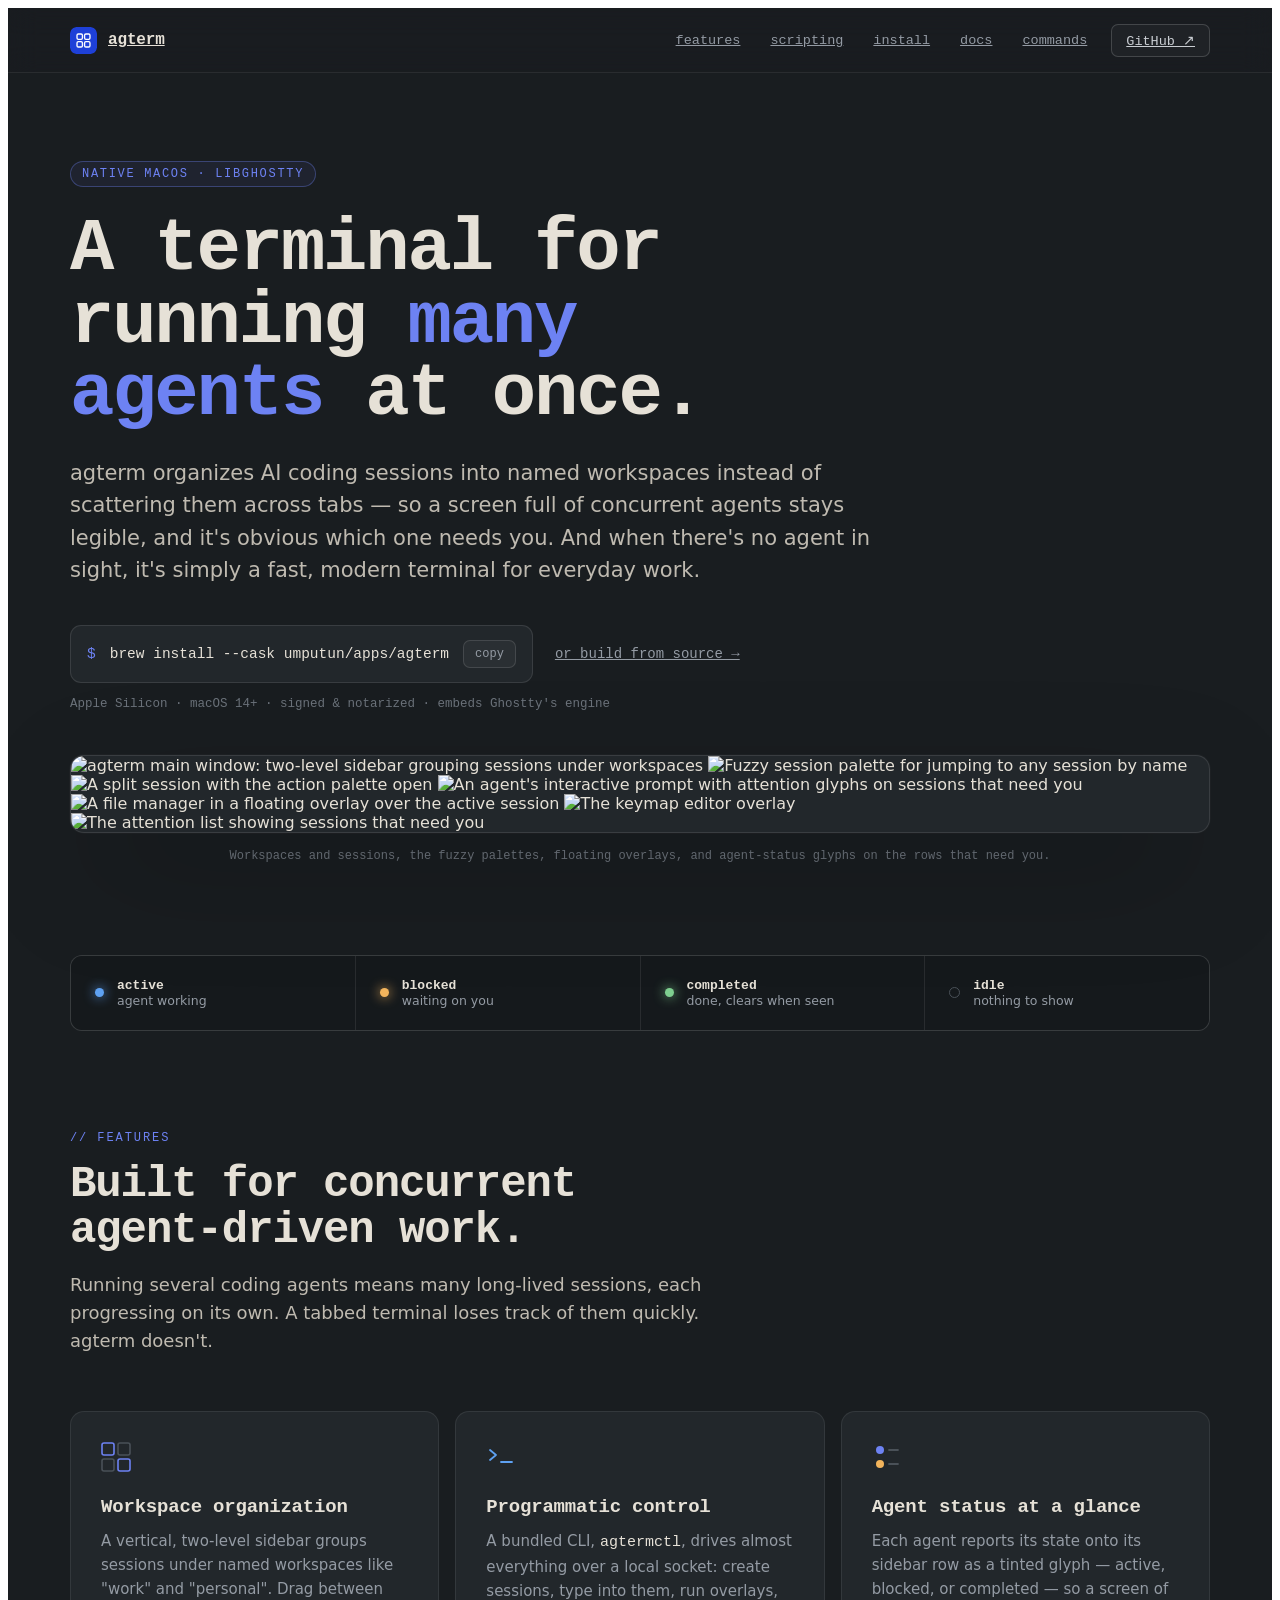
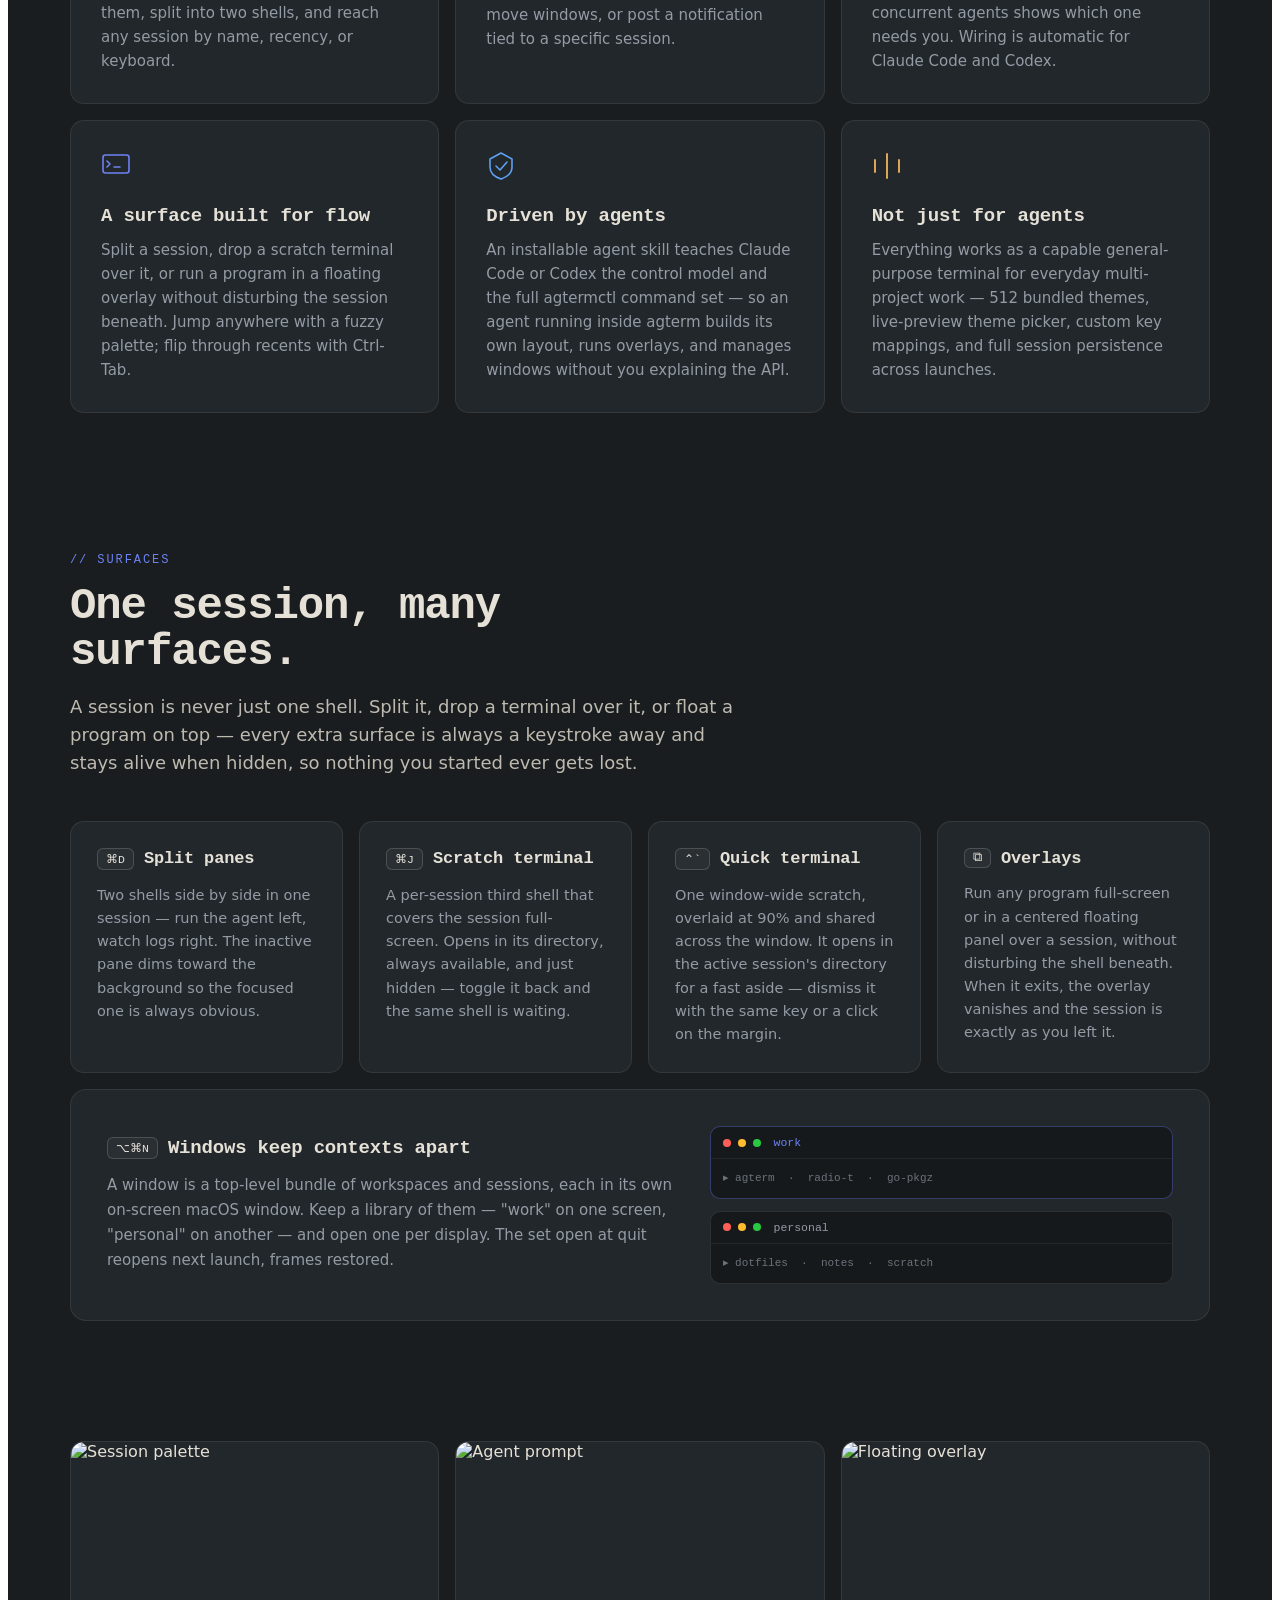
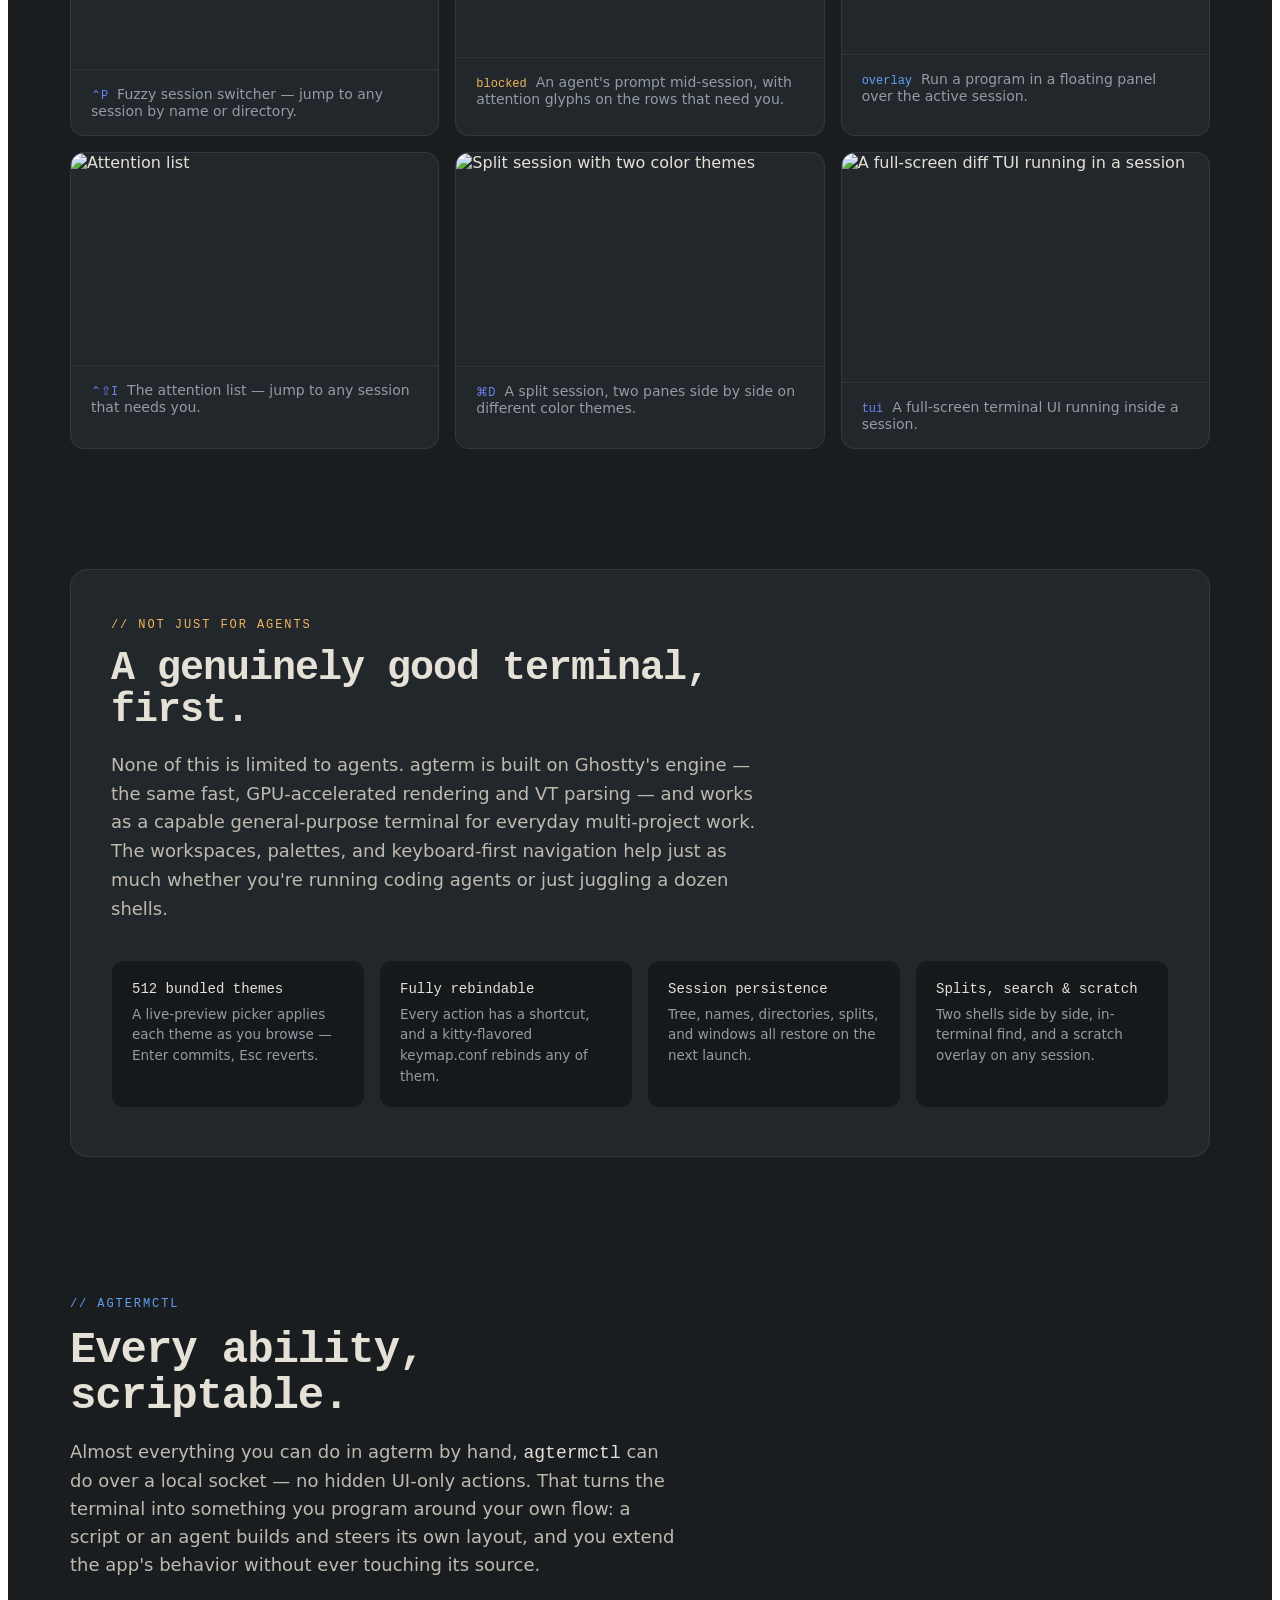
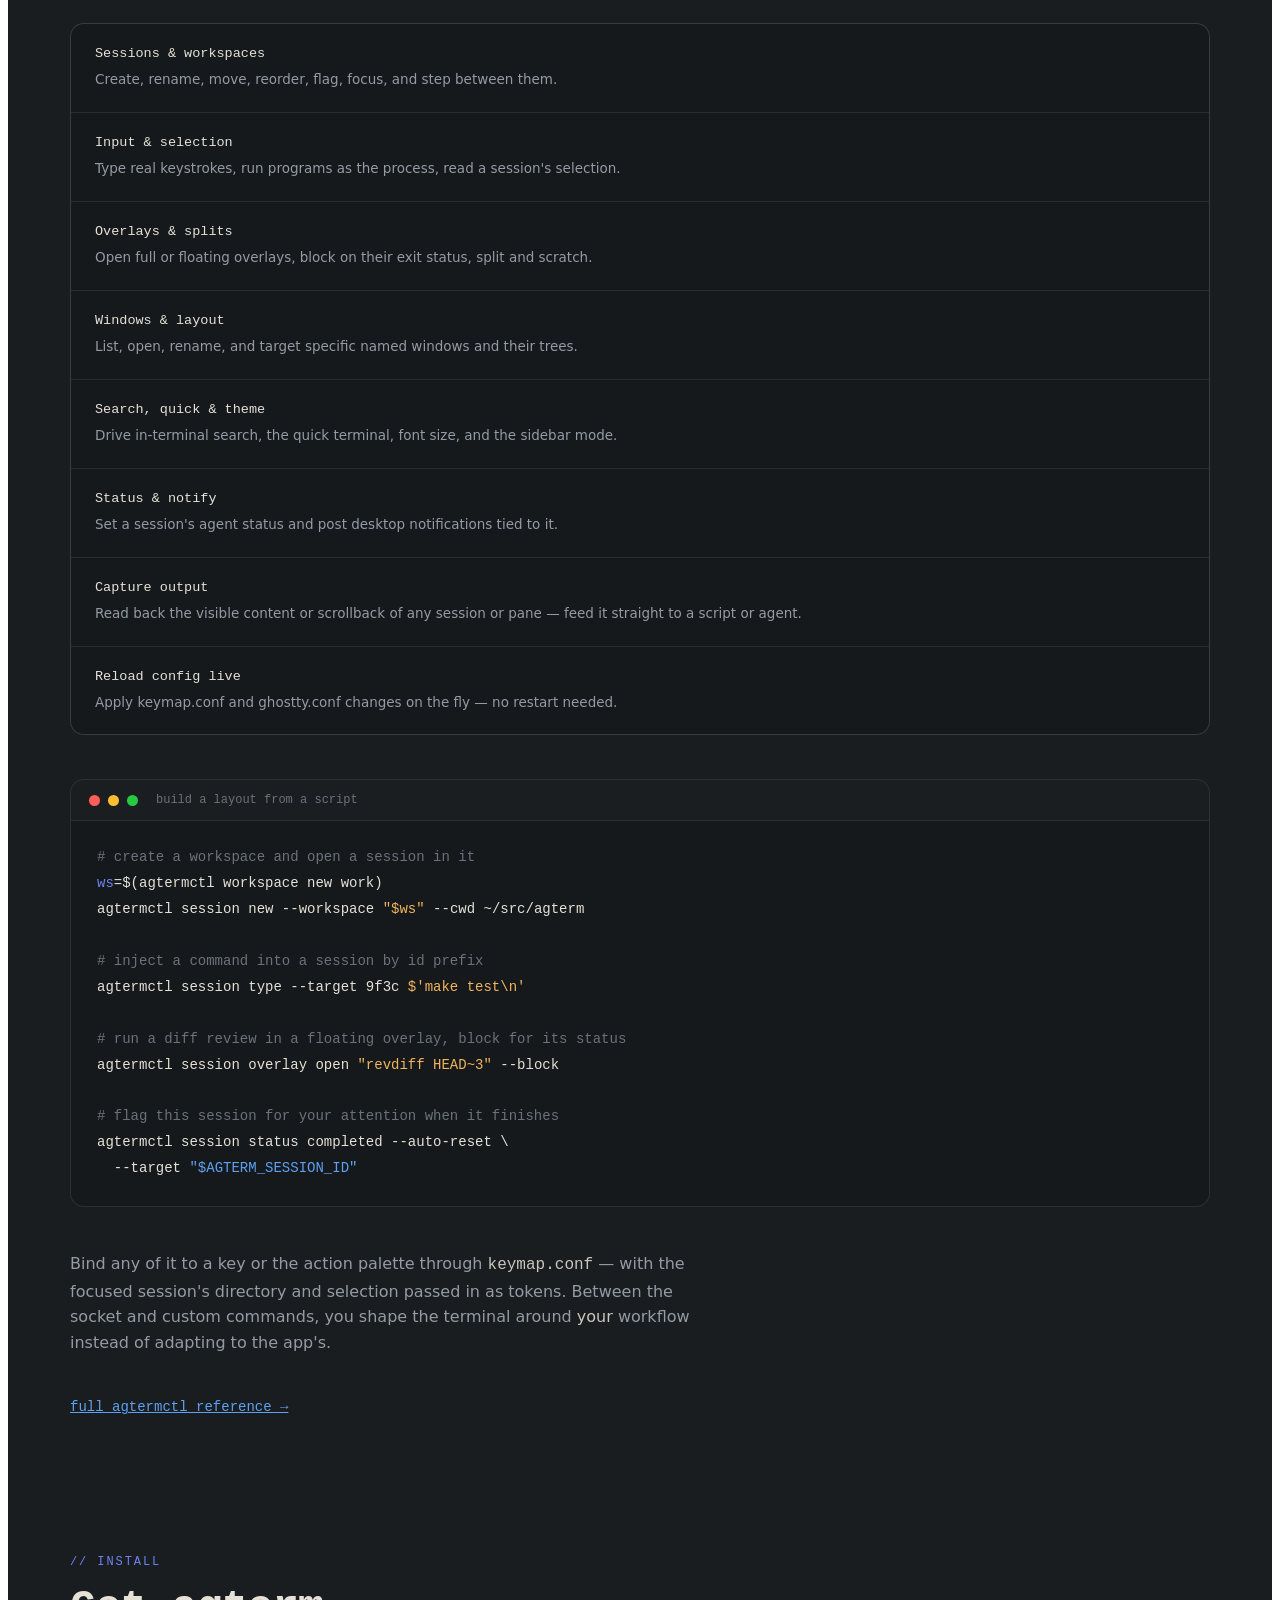
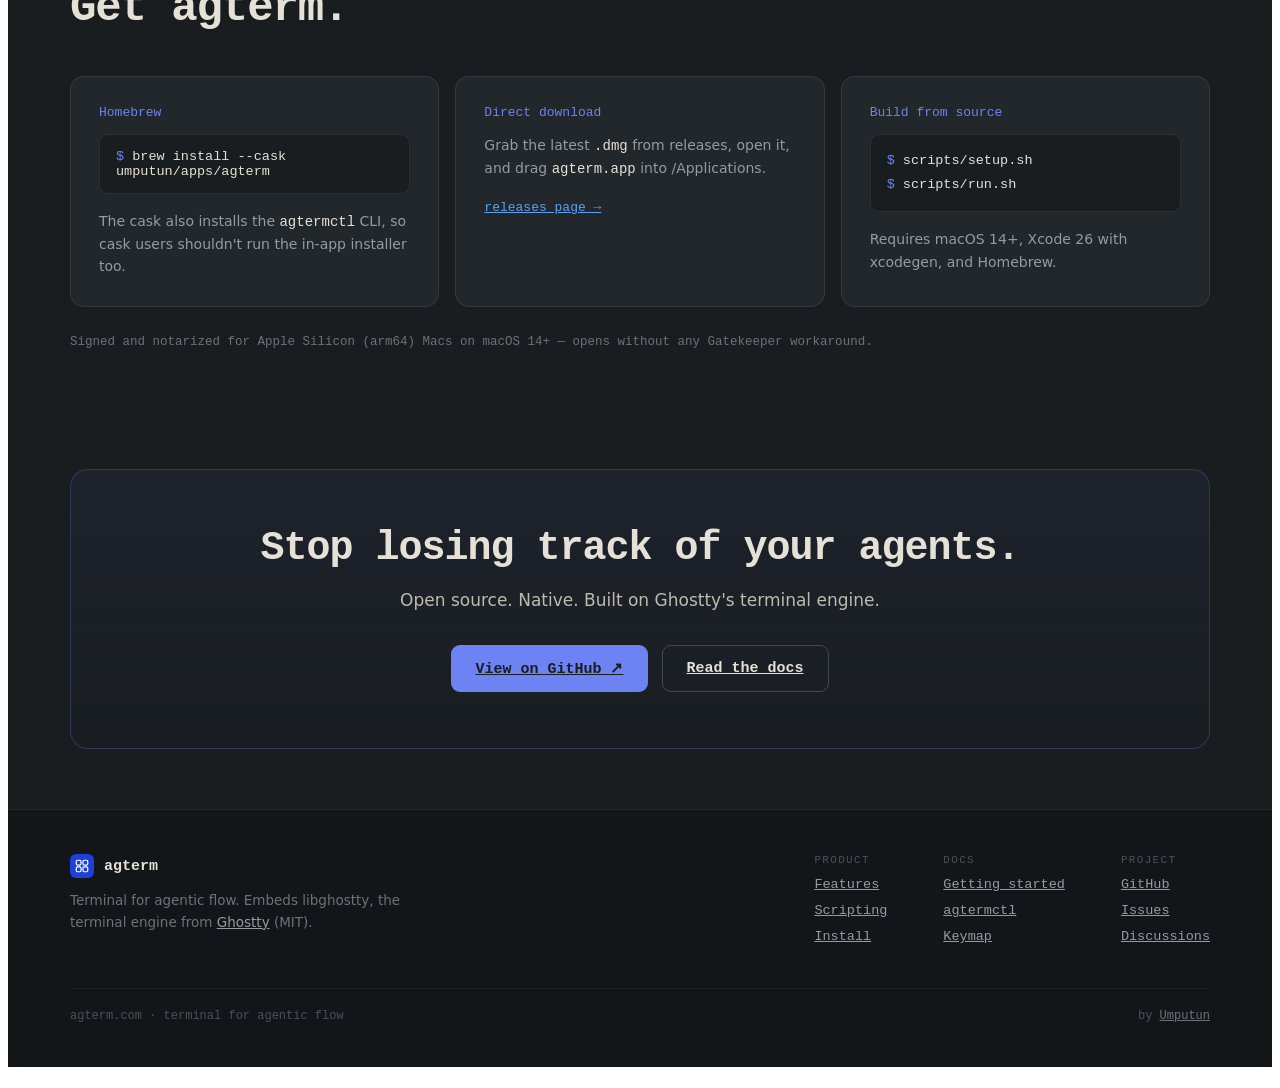
==== site/index.html @ 13cb622c "chore(upstream): merge v0.11.0" ====
<!doctype html>
<html lang="en">
  <head>
    <meta charset="utf-8" />
    <meta name="viewport" content="width=device-width, initial-scale=1" />
    <title>agterm — macOS terminal for running many AI agents at once</title>
    <meta
      name="description"
      content="Native macOS terminal built on libghostty that keeps many concurrent AI coding agents organized in named workspaces, with at-a-glance status and a scriptable CLI."
    />
    <meta
      name="keywords"
      content="agterm, macOS terminal, terminal for AI agents, Claude Code terminal, Codex terminal, libghostty, ghostty, agtermctl, concurrent AI agents, agentic terminal"
    />
    <meta name="author" content="umputun" />
    <link rel="canonical" href="https://agterm.com/" />
    <meta property="og:type" content="website" />
    <meta property="og:title" content="agterm — macOS terminal for running many AI agents at once" />
    <meta
      property="og:description"
      content="Native macOS terminal built on libghostty that keeps many concurrent AI coding agents organized in named workspaces, with at-a-glance status and a scriptable CLI."
    />
    <meta property="og:url" content="https://agterm.com/" />
    <meta property="og:image" content="https://agterm.com/assets/agterm-og.png" />
    <meta property="og:image:width" content="1200" />
    <meta property="og:image:height" content="630" />
    <meta property="og:site_name" content="agterm" />
    <meta name="twitter:card" content="summary_large_image" />
    <meta name="twitter:site" content="@umputun" />
    <meta name="twitter:title" content="agterm — macOS terminal for running many AI agents at once" />
    <meta
      name="twitter:description"
      content="Native macOS terminal built on libghostty that keeps concurrent AI coding agents organized, with at-a-glance status and a scriptable CLI."
    />
    <meta name="twitter:image" content="https://agterm.com/assets/agterm-og.png" />
    <link rel="icon" type="image/x-icon" href="/assets/favicon.ico" />
    <link rel="icon" type="image/png" sizes="32x32" href="/assets/favicon-32.png" />
    <link rel="icon" type="image/png" sizes="16x16" href="/assets/favicon-16.png" />
    <link rel="apple-touch-icon" sizes="180x180" href="/assets/favicon-180.png" />
    <meta name="theme-color" content="#191d20" />
    <link rel="preload" href="/assets/fonts/jetbrains-mono-latin.woff2" as="font" type="font/woff2" crossorigin />
    <link rel="preload" href="/assets/fonts/ibm-plex-sans-latin.woff2" as="font" type="font/woff2" crossorigin />
    <link rel="stylesheet" href="/style.css" />
    <script type="application/ld+json">
      {
        "@context": "https://schema.org",
        "@type": "SoftwareApplication",
        "name": "agterm",
        "description": "Native macOS terminal built on libghostty for running many AI coding agents at once, organizing sessions into named workspaces with at-a-glance agent status and a scriptable control CLI.",
        "url": "https://agterm.com",
        "applicationCategory": "DeveloperApplication",
        "operatingSystem": "macOS 14+",
        "offers": { "@type": "Offer", "price": "0", "priceCurrency": "USD" },
        "author": { "@type": "Person", "name": "Umputun", "url": "https://github.com/umputun" },
        "codeRepository": "https://github.com/umputun/agterm",
        "downloadUrl": "https://github.com/umputun/agterm/releases",
        "softwareVersion": "0.11.0"
      }
    </script>
    <script type="application/ld+json">
      {
        "@context": "https://schema.org",
        "@type": "FAQPage",
        "mainEntity": [
          {
            "@type": "Question",
            "name": "What is agterm?",
            "acceptedAnswer": {
              "@type": "Answer",
              "text": "agterm is a native macOS terminal, built on libghostty, for running many AI coding agents at once. It organizes sessions into named workspaces and shows each agent's status on its sidebar row, so a screen of concurrent agents stays legible."
            }
          },
          {
            "@type": "Question",
            "name": "Does agterm work with Claude Code and Codex?",
            "acceptedAnswer": {
              "@type": "Answer",
              "text": "Yes. agterm auto-wires agent status for Claude Code and Codex, and ships an installable agent skill that teaches them its control model and the full agtermctl command set."
            }
          },
          {
            "@type": "Question",
            "name": "Is agterm free?",
            "acceptedAnswer": {
              "@type": "Answer",
              "text": "Yes. agterm is free and installs on Apple Silicon macOS 14 or later with: brew install --cask umputun/apps/agterm."
            }
          },
          {
            "@type": "Question",
            "name": "What is agtermctl?",
            "acceptedAnswer": {
              "@type": "Answer",
              "text": "agtermctl is a bundled CLI that drives agterm over a local socket: create and type into sessions, run overlays, move windows, and post notifications tied to a specific session."
            }
          },
          {
            "@type": "Question",
            "name": "Is agterm built on Ghostty?",
            "acceptedAnswer": {
              "@type": "Answer",
              "text": "agterm embeds Ghostty's rendering engine through libghostty. It is a separate app with its own workspace and session model, not a fork of the Ghostty app."
            }
          },
          {
            "@type": "Question",
            "name": "Does agterm require macOS?",
            "acceptedAnswer": {
              "@type": "Answer",
              "text": "Yes. agterm is a native macOS app for Apple Silicon, macOS 14 or later, signed and notarized."
            }
          }
        ]
      }
    </script>
  </head>
  <body>
    <div
      id="agterm-root"
      style="
        background: #191d20;
        color: #e6e1d7;
        font-family: &quot;IBM Plex Sans&quot;, system-ui, sans-serif;
        -webkit-font-smoothing: antialiased;
        min-height: 100vh;
        overflow-x: hidden;
      "
    >
      <!-- ===== NAV ===== -->
      <div
        style="
          position: sticky;
          top: 0;
          z-index: 50;
          background: rgba(25, 29, 32, 0.72);
          backdrop-filter: blur(14px);
          border-bottom: 1px solid rgba(255, 255, 255, 0.07);
        "
      >
        <div
          style="
            max-width: 1140px;
            margin: 0 auto;
            padding: 0 28px;
            height: 64px;
            display: flex;
            align-items: center;
            justify-content: space-between;
          "
        >
          <a href="#top" style="display: flex; align-items: center; gap: 11px; color: #e6e1d7">
            <svg width="27" height="27" viewBox="0 0 100 100" fill="none" style="display: block; border-radius: 22%">
              <rect width="100" height="100" rx="24" fill="#1e40d8"></rect>
              <rect x="26" y="26" width="20" height="20" rx="5" stroke="#fff" stroke-width="5"></rect>
              <rect x="54" y="26" width="20" height="20" rx="5" stroke="#fff" stroke-width="5"></rect>
              <rect x="26" y="54" width="20" height="20" rx="5" stroke="#fff" stroke-width="5"></rect>
              <rect x="54" y="54" width="20" height="20" rx="5" stroke="#fff" stroke-width="5"></rect>
            </svg>
            <span
              style="
                font-family: &quot;JetBrains Mono&quot;, monospace;
                font-weight: 700;
                font-size: 16px;
                letter-spacing: -0.01em;
              "
              >agterm</span
            >
          </a>
          <div
            style="
              display: flex;
              align-items: center;
              gap: 6px;
              font-family: &quot;JetBrains Mono&quot;, monospace;
              font-size: 13.5px;
            "
          >
            <a href="#features" style="color: #949ba4; padding: 8px 12px; border-radius: 7px" class="hv1">features</a>
            <a href="#scripting" style="color: #949ba4; padding: 8px 12px; border-radius: 7px" class="hv1">scripting</a>
            <a href="#install" style="color: #949ba4; padding: 8px 12px; border-radius: 7px" class="hv1">install</a>
            <a href="/docs" style="color: #949ba4; padding: 8px 12px; border-radius: 7px" class="hv1">docs</a>
            <a href="/commands" style="color: #949ba4; padding: 8px 12px; border-radius: 7px" class="hv1">commands</a>
            <a
              href="https://github.com/umputun/agterm"
              style="
                margin-left: 6px;
                color: #c9cdd2;
                border: 1px solid rgba(255, 255, 255, 0.16);
                background: rgba(255, 255, 255, 0.03);
                padding: 7px 14px;
                border-radius: 7px;
                font-weight: 500;
              "
              class="hv2"
              >GitHub ↗</a
            >
          </div>
        </div>
      </div>

      <!-- ===== HERO ===== -->
      <div id="top" style="position: relative; max-width: 1140px; margin: 0 auto; padding: 88px 28px 40px">
        <div style="display: flex; align-items: center; gap: 10px; margin-bottom: 26px">
          <span
            style="
              font-family: &quot;JetBrains Mono&quot;, monospace;
              font-size: 12px;
              letter-spacing: 0.14em;
              text-transform: uppercase;
              color: var(--accent, #6d82f3);
              border: 1px solid rgba(109, 130, 243, 0.35);
              background: rgba(109, 130, 243, 0.07);
              padding: 5px 11px;
              border-radius: 100px;
            "
            >native macOS · libghostty</span
          >
        </div>
        <h1
          style="
            font-family: &quot;JetBrains Mono&quot;, monospace;
            font-weight: 800;
            font-size: clamp(38px, 6.2vw, 74px);
            line-height: 0.98;
            letter-spacing: -0.03em;
            margin: 0 0 26px;
            max-width: 16ch;
          "
        >
          A terminal for running <span style="color: var(--accent, #6d82f3)">many agents</span> at once.
        </h1>
        <p style="font-size: clamp(17px, 2vw, 21px); line-height: 1.55; color: #bfbab0; max-width: 60ch; margin: 0 0 38px">
          agterm organizes AI coding sessions into named workspaces instead of scattering them across tabs — so a screen full of
          concurrent agents stays legible, and it's obvious which one needs you. And when there's no agent in sight, it's simply a
          fast, modern terminal for everyday work.
        </p>

        <!-- install command -->
        <div style="display: flex; flex-wrap: wrap; align-items: center; gap: 14px; margin-bottom: 14px">
          <div
            style="
              display: inline-flex;
              align-items: center;
              gap: 14px;
              background: #22272b;
              border: 1px solid rgba(255, 255, 255, 0.1);
              border-radius: 11px;
              padding: 14px 16px;
              font-family: &quot;JetBrains Mono&quot;, monospace;
              font-size: 14.5px;
            "
          >
            <span style="color: var(--accent, #6d82f3)">$</span>
            <span style="color: #e6e1d7">brew install --cask umputun/apps/agterm</span>
            <button
              onclick="cp(this)"
              style="
                border: 1px solid rgba(255, 255, 255, 0.12);
                background: rgba(255, 255, 255, 0.04);
                color: #949ba4;
                font-family: &quot;JetBrains Mono&quot;, monospace;
                font-size: 12px;
                padding: 6px 11px;
                border-radius: 7px;
                cursor: pointer;
                white-space: nowrap;
              "
              class="hv3"
            >
              copy
            </button>
          </div>
          <a
            href="#install"
            style="font-family: &quot;JetBrains Mono&quot;, monospace; font-size: 14px; color: #949ba4; padding: 14px 8px"
            class="hv4"
            >or build from source →</a
          >
        </div>
        <p style="font-family: &quot;JetBrains Mono&quot;, monospace; font-size: 12.5px; color: #6b727a; margin: 0 0 44px">
          Apple Silicon · macOS 14+ · signed &amp; notarized · embeds Ghostty's engine
        </p>

        <!-- product shot -->
        <div
          style="
            position: relative;
            border: 1px solid rgba(255, 255, 255, 0.1);
            border-radius: 14px;
            overflow: hidden;
            background: #22272b;
            box-shadow:
              0 40px 120px -30px rgba(0, 0, 0, 0.8),
              0 0 0 1px rgba(255, 255, 255, 0.02);
          "
        >
          <div class="hero-gallery">
            <img
              src="/assets/screenshot-main.webp"
              alt="agterm main window: two-level sidebar grouping sessions under workspaces"
              width="1187"
              height="696"
              fetchpriority="high"
            />
            <img
              src="/assets/screenshot-session-palette.webp"
              alt="Fuzzy session palette for jumping to any session by name"
              width="1187"
              height="696"
              loading="lazy"
            />
            <img
              src="/assets/screenshot-action-palette.webp"
              alt="A split session with the action palette open"
              width="1187"
              height="696"
              loading="lazy"
            />
            <img
              src="/assets/screenshot-agent-prompt.webp"
              alt="An agent's interactive prompt with attention glyphs on sessions that need you"
              width="1187"
              height="696"
              loading="lazy"
            />
            <img
              src="/assets/screenshot-floating-overlay.webp"
              alt="A file manager in a floating overlay over the active session"
              width="1187"
              height="696"
              loading="lazy"
            />
            <img
              src="/assets/screenshot-keymap-editor.webp"
              alt="The keymap editor overlay"
              width="1187"
              height="696"
              loading="lazy"
            />
            <img
              src="/assets/screenshot-attention.webp"
              alt="The attention list showing sessions that need you"
              width="1187"
              height="696"
              loading="lazy"
            />
          </div>
        </div>
        <p
          style="
            text-align: center;
            font-family: &quot;JetBrains Mono&quot;, monospace;
            font-size: 12px;
            color: #6b727a;
            margin: 16px 0 0;
          "
        >
          Workspaces and sessions, the fuzzy palettes, floating overlays, and agent-status glyphs on the rows that need you.
        </p>
      </div>

      <!-- ===== STATUS STRIP ===== -->

      <div style="max-width: 1140px; margin: 52px auto 0; padding: 0 28px">
        <div
          style="
            display: grid;
            grid-template-columns: repeat(auto-fit, minmax(210px, 1fr));
            gap: 1px;
            background: rgba(255, 255, 255, 0.07);
            border: 1px solid rgba(255, 255, 255, 0.07);
            border-radius: 12px;
            overflow: hidden;
          "
        >
          <div style="background: #15191c; padding: 22px 24px; display: flex; align-items: center; gap: 13px">
            <span
              style="
                width: 9px;
                height: 9px;
                border-radius: 100px;
                background: #5ea1f2;
                box-shadow: 0 0 12px #5ea1f2;
                animation: pulse 2s ease-in-out infinite;
              "
            ></span>
            <div>
              <div style="font-family: &quot;JetBrains Mono&quot;, monospace; font-size: 13px; font-weight: 600">active</div>
              <div style="font-size: 12.5px; color: #949ba4">agent working</div>
            </div>
          </div>
          <div style="background: #15191c; padding: 22px 24px; display: flex; align-items: center; gap: 13px">
            <span style="width: 9px; height: 9px; border-radius: 100px; background: #f2b45c; box-shadow: 0 0 12px #f2b45c"></span>
            <div>
              <div style="font-family: &quot;JetBrains Mono&quot;, monospace; font-size: 13px; font-weight: 600">blocked</div>
              <div style="font-size: 12.5px; color: #949ba4">waiting on you</div>
            </div>
          </div>
          <div style="background: #15191c; padding: 22px 24px; display: flex; align-items: center; gap: 13px">
            <span style="width: 9px; height: 9px; border-radius: 100px; background: #7ece8f; box-shadow: 0 0 12px #7ece8f"></span>
            <div>
              <div style="font-family: &quot;JetBrains Mono&quot;, monospace; font-size: 13px; font-weight: 600">completed</div>
              <div style="font-size: 12.5px; color: #949ba4">done, clears when seen</div>
            </div>
          </div>
          <div style="background: #15191c; padding: 22px 24px; display: flex; align-items: center; gap: 13px">
            <span style="width: 9px; height: 9px; border-radius: 100px; border: 1.5px solid #4a5158"></span>
            <div>
              <div style="font-family: &quot;JetBrains Mono&quot;, monospace; font-size: 13px; font-weight: 600">idle</div>
              <div style="font-size: 12.5px; color: #949ba4">nothing to show</div>
            </div>
          </div>
        </div>
      </div>

      <!-- ===== FEATURES ===== -->
      <div id="features" style="max-width: 1140px; margin: 0 auto; padding: 100px 28px 40px">
        <div
          style="
            font-family: &quot;JetBrains Mono&quot;, monospace;
            font-size: 12px;
            letter-spacing: 0.16em;
            text-transform: uppercase;
            color: var(--accent, #6d82f3);
            margin-bottom: 16px;
          "
        >
          // features
        </div>
        <h2
          style="
            font-family: &quot;JetBrains Mono&quot;, monospace;
            font-weight: 800;
            font-size: clamp(28px, 4vw, 44px);
            letter-spacing: -0.025em;
            line-height: 1.05;
            margin: 0 0 18px;
            max-width: 20ch;
          "
        >
          Built for concurrent agent-driven work.
        </h2>
        <p style="font-size: 18px; line-height: 1.55; color: #bfbab0; max-width: 58ch; margin: 0 0 56px">
          Running several coding agents means many long-lived sessions, each progressing on its own. A tabbed terminal loses track
          of them quickly. agterm doesn't.
        </p>

        <div style="display: grid; grid-template-columns: repeat(auto-fit, minmax(300px, 1fr)); gap: 16px">
          <div style="background: #22272b; border: 1px solid rgba(255, 255, 255, 0.08); border-radius: 14px; padding: 30px">
            <svg width="30" height="30" viewBox="0 0 30 30" fill="none" style="margin-bottom: 20px">
              <rect x="1" y="1" width="12" height="12" rx="2" stroke="#6d82f3" stroke-width="1.6"></rect>
              <rect x="17" y="1" width="12" height="12" rx="2" stroke="#4a5158" stroke-width="1.6"></rect>
              <rect x="1" y="17" width="12" height="12" rx="2" stroke="#4a5158" stroke-width="1.6"></rect>
              <rect x="17" y="17" width="12" height="12" rx="2" stroke="#6d82f3" stroke-width="1.6"></rect>
            </svg>
            <h3
              style="
                font-family: &quot;JetBrains Mono&quot;, monospace;
                font-weight: 700;
                font-size: 19px;
                margin: 0 0 11px;
                letter-spacing: -0.01em;
              "
            >
              Workspace organization
            </h3>
            <p style="font-size: 15px; line-height: 1.6; color: #949ba4; margin: 0">
              A vertical, two-level sidebar groups sessions under named workspaces like "work" and "personal". Drag between them,
              split into two shells, and reach any session by name, recency, or keyboard.
            </p>
          </div>

          <div style="background: #22272b; border: 1px solid rgba(255, 255, 255, 0.08); border-radius: 14px; padding: 30px">
            <svg width="30" height="30" viewBox="0 0 30 30" fill="none" style="margin-bottom: 20px">
              <path d="M4 8l6 5-6 5" stroke="#5ea1f2" stroke-width="1.8" stroke-linecap="round" stroke-linejoin="round"></path>
              <path d="M15 20h11" stroke="#5ea1f2" stroke-width="1.8" stroke-linecap="round"></path>
            </svg>
            <h3
              style="
                font-family: &quot;JetBrains Mono&quot;, monospace;
                font-weight: 700;
                font-size: 19px;
                margin: 0 0 11px;
                letter-spacing: -0.01em;
              "
            >
              Programmatic control
            </h3>
            <p style="font-size: 15px; line-height: 1.6; color: #949ba4; margin: 0">
              A bundled CLI, <span style="font-family: &quot;JetBrains Mono&quot;, monospace; color: #e6e1d7">agtermctl</span>,
              drives almost everything over a local socket: create sessions, type into them, run overlays, move windows, or post a
              notification tied to a specific session.
            </p>
          </div>

          <div style="background: #22272b; border: 1px solid rgba(255, 255, 255, 0.08); border-radius: 14px; padding: 30px">
            <svg width="30" height="30" viewBox="0 0 30 30" fill="none" style="margin-bottom: 20px">
              <circle cx="8" cy="8" r="4" fill="#6d82f3"></circle>
              <circle cx="8" cy="22" r="4" fill="#f2b45c"></circle>
              <path d="M17 8h9M17 22h9" stroke="#4a5158" stroke-width="1.8" stroke-linecap="round"></path>
            </svg>
            <h3
              style="
                font-family: &quot;JetBrains Mono&quot;, monospace;
                font-weight: 700;
                font-size: 19px;
                margin: 0 0 11px;
                letter-spacing: -0.01em;
              "
            >
              Agent status at a glance
            </h3>
            <p style="font-size: 15px; line-height: 1.6; color: #949ba4; margin: 0">
              Each agent reports its state onto its sidebar row as a tinted glyph — active, blocked, or completed — so a screen of
              concurrent agents shows which one needs you. Wiring is automatic for Claude Code and Codex.
            </p>
          </div>

          <div style="background: #22272b; border: 1px solid rgba(255, 255, 255, 0.08); border-radius: 14px; padding: 30px">
            <svg width="30" height="30" viewBox="0 0 30 30" fill="none" style="margin-bottom: 20px">
              <rect x="2" y="4" width="26" height="18" rx="2.5" stroke="#6d82f3" stroke-width="1.6"></rect>
              <path
                d="M6 10l3 3-3 3M13 16h6"
                stroke="#6d82f3"
                stroke-width="1.6"
                stroke-linecap="round"
                stroke-linejoin="round"
              ></path>
            </svg>
            <h3
              style="
                font-family: &quot;JetBrains Mono&quot;, monospace;
                font-weight: 700;
                font-size: 19px;
                margin: 0 0 11px;
                letter-spacing: -0.01em;
              "
            >
              A surface built for flow
            </h3>
            <p style="font-size: 15px; line-height: 1.6; color: #949ba4; margin: 0">
              Split a session, drop a scratch terminal over it, or run a program in a floating overlay without disturbing the
              session beneath. Jump anywhere with a fuzzy palette; flip through recents with Ctrl-Tab.
            </p>
          </div>

          <div style="background: #22272b; border: 1px solid rgba(255, 255, 255, 0.08); border-radius: 14px; padding: 30px">
            <svg width="30" height="30" viewBox="0 0 30 30" fill="none" style="margin-bottom: 20px">
              <path
                d="M15 2l11 6v8c0 7-5 10-11 12C9 26 4 23 4 16V8l11-6z"
                stroke="#5ea1f2"
                stroke-width="1.6"
                stroke-linejoin="round"
              ></path>
              <path d="M10 15l4 4 7-8" stroke="#5ea1f2" stroke-width="1.6" stroke-linecap="round" stroke-linejoin="round"></path>
            </svg>
            <h3
              style="
                font-family: &quot;JetBrains Mono&quot;, monospace;
                font-weight: 700;
                font-size: 19px;
                margin: 0 0 11px;
                letter-spacing: -0.01em;
              "
            >
              Driven by agents
            </h3>
            <p style="font-size: 15px; line-height: 1.6; color: #949ba4; margin: 0">
              An installable agent skill teaches Claude Code or Codex the control model and the full agtermctl command set — so an
              agent running inside agterm builds its own layout, runs overlays, and manages windows without you explaining the
              API.
            </p>
          </div>

          <div style="background: #22272b; border: 1px solid rgba(255, 255, 255, 0.08); border-radius: 14px; padding: 30px">
            <svg width="30" height="30" viewBox="0 0 30 30" fill="none" style="margin-bottom: 20px">
              <path d="M15 3v24M3 9v12M27 9v12" stroke="#f2b45c" stroke-width="1.8" stroke-linecap="round"></path>
            </svg>
            <h3
              style="
                font-family: &quot;JetBrains Mono&quot;, monospace;
                font-weight: 700;
                font-size: 19px;
                margin: 0 0 11px;
                letter-spacing: -0.01em;
              "
            >
              Not just for agents
            </h3>
            <p style="font-size: 15px; line-height: 1.6; color: #949ba4; margin: 0">
              Everything works as a capable general-purpose terminal for everyday multi-project work — 512 bundled themes,
              live-preview theme picker, custom key mappings, and full session persistence across launches.
            </p>
          </div>
        </div>
      </div>

      <!-- ===== SURFACES ===== -->
      <div style="max-width: 1140px; margin: 0 auto; padding: 100px 28px 40px">
        <div
          style="
            font-family: &quot;JetBrains Mono&quot;, monospace;
            font-size: 12px;
            letter-spacing: 0.16em;
            text-transform: uppercase;
            color: var(--accent, #6d82f3);
            margin-bottom: 16px;
          "
        >
          // surfaces
        </div>
        <h2
          style="
            font-family: &quot;JetBrains Mono&quot;, monospace;
            font-weight: 800;
            font-size: clamp(28px, 4vw, 44px);
            letter-spacing: -0.025em;
            line-height: 1.05;
            margin: 0 0 18px;
            max-width: 20ch;
          "
        >
          One session, many surfaces.
        </h2>
        <p style="font-size: 18px; line-height: 1.55; color: #bfbab0; max-width: 60ch; margin: 0 0 44px">
          A session is never just one shell. Split it, drop a terminal over it, or float a program on top — every extra surface is
          always a keystroke away and stays alive when hidden, so nothing you started ever gets lost.
        </p>

        <div style="display: grid; grid-template-columns: repeat(auto-fit, minmax(250px, 1fr)); gap: 16px; margin-bottom: 16px">
          <div style="background: #22272b; border: 1px solid rgba(255, 255, 255, 0.08); border-radius: 14px; padding: 26px">
            <div style="display: flex; align-items: center; gap: 10px; margin-bottom: 14px">
              <span
                style="
                  font-family: &quot;JetBrains Mono&quot;, monospace;
                  font-size: 11.5px;
                  color: #e6e1d7;
                  border: 1px solid rgba(255, 255, 255, 0.16);
                  background: rgba(255, 255, 255, 0.04);
                  padding: 3px 8px;
                  border-radius: 6px;
                "
                >⌘D</span
              >
              <h3
                style="
                  font-family: &quot;JetBrains Mono&quot;, monospace;
                  font-weight: 700;
                  font-size: 17px;
                  margin: 0;
                  letter-spacing: -0.01em;
                "
              >
                Split panes
              </h3>
            </div>
            <p style="font-size: 14.5px; line-height: 1.6; color: #949ba4; margin: 0">
              Two shells side by side in one session — run the agent left, watch logs right. The inactive pane dims toward the
              background so the focused one is always obvious.
            </p>
          </div>

          <div style="background: #22272b; border: 1px solid rgba(255, 255, 255, 0.08); border-radius: 14px; padding: 26px">
            <div style="display: flex; align-items: center; gap: 10px; margin-bottom: 14px">
              <span
                style="
                  font-family: &quot;JetBrains Mono&quot;, monospace;
                  font-size: 11.5px;
                  color: #e6e1d7;
                  border: 1px solid rgba(255, 255, 255, 0.16);
                  background: rgba(255, 255, 255, 0.04);
                  padding: 3px 8px;
                  border-radius: 6px;
                "
                >⌘J</span
              >
              <h3
                style="
                  font-family: &quot;JetBrains Mono&quot;, monospace;
                  font-weight: 700;
                  font-size: 17px;
                  margin: 0;
                  letter-spacing: -0.01em;
                "
              >
                Scratch terminal
              </h3>
            </div>
            <p style="font-size: 14.5px; line-height: 1.6; color: #949ba4; margin: 0">
              A per-session third shell that covers the session full-screen. Opens in its directory, always available, and just
              hidden — toggle it back and the same shell is waiting.
            </p>
          </div>

          <div style="background: #22272b; border: 1px solid rgba(255, 255, 255, 0.08); border-radius: 14px; padding: 26px">
            <div style="display: flex; align-items: center; gap: 10px; margin-bottom: 14px">
              <span
                style="
                  font-family: &quot;JetBrains Mono&quot;, monospace;
                  font-size: 11.5px;
                  color: #e6e1d7;
                  border: 1px solid rgba(255, 255, 255, 0.16);
                  background: rgba(255, 255, 255, 0.04);
                  padding: 3px 8px;
                  border-radius: 6px;
                "
                >⌃`</span
              >
              <h3
                style="
                  font-family: &quot;JetBrains Mono&quot;, monospace;
                  font-weight: 700;
                  font-size: 17px;
                  margin: 0;
                  letter-spacing: -0.01em;
                "
              >
                Quick terminal
              </h3>
            </div>
            <p style="font-size: 14.5px; line-height: 1.6; color: #949ba4; margin: 0">
              One window-wide scratch, overlaid at 90% and shared across the window. It opens in the active session's directory
              for a fast aside — dismiss it with the same key or a click on the margin.
            </p>
          </div>

          <div style="background: #22272b; border: 1px solid rgba(255, 255, 255, 0.08); border-radius: 14px; padding: 26px">
            <div style="display: flex; align-items: center; gap: 10px; margin-bottom: 14px">
              <span
                style="
                  font-family: &quot;JetBrains Mono&quot;, monospace;
                  font-size: 12.5px;
                  color: #e6e1d7;
                  border: 1px solid rgba(255, 255, 255, 0.16);
                  background: rgba(255, 255, 255, 0.04);
                  padding: 3px 8px;
                  border-radius: 6px;
                  line-height: 1;
                "
                >⧉</span
              >
              <h3
                style="
                  font-family: &quot;JetBrains Mono&quot;, monospace;
                  font-weight: 700;
                  font-size: 17px;
                  margin: 0;
                  letter-spacing: -0.01em;
                "
              >
                Overlays
              </h3>
            </div>
            <p style="font-size: 14.5px; line-height: 1.6; color: #949ba4; margin: 0">
              Run any program full-screen or in a centered floating panel over a session, without disturbing the shell beneath.
              When it exits, the overlay vanishes and the session is exactly as you left it.
            </p>
          </div>
        </div>

        <!-- windows callout -->
        <div
          style="
            background: #22272b;
            border: 1px solid rgba(255, 255, 255, 0.08);
            border-radius: 16px;
            padding: 36px;
            display: grid;
            grid-template-columns: 1.1fr 0.9fr;
            gap: 36px;
            align-items: center;
          "
        >
          <div>
            <div style="display: flex; align-items: center; gap: 10px; margin-bottom: 14px">
              <span
                style="
                  font-family: &quot;JetBrains Mono&quot;, monospace;
                  font-size: 11.5px;
                  color: #e6e1d7;
                  border: 1px solid rgba(255, 255, 255, 0.16);
                  background: rgba(255, 255, 255, 0.04);
                  padding: 3px 8px;
                  border-radius: 6px;
                "
                >⌥⌘N</span
              >
              <h3
                style="
                  font-family: &quot;JetBrains Mono&quot;, monospace;
                  font-weight: 700;
                  font-size: 19px;
                  margin: 0;
                  letter-spacing: -0.01em;
                "
              >
                Windows keep contexts apart
              </h3>
            </div>
            <p style="font-size: 15px; line-height: 1.65; color: #949ba4; margin: 0">
              A window is a top-level bundle of workspaces and sessions, each in its own on-screen macOS window. Keep a library of
              them — "work" on one screen, "personal" on another — and open one per display. The set open at quit reopens next
              launch, frames restored.
            </p>
          </div>
          <div style="display: flex; flex-direction: column; gap: 12px">
            <div style="border: 1px solid rgba(109, 130, 243, 0.35); background: #15191c; border-radius: 10px; overflow: hidden">
              <div
                style="
                  display: flex;
                  align-items: center;
                  gap: 7px;
                  padding: 9px 12px;
                  border-bottom: 1px solid rgba(255, 255, 255, 0.06);
                "
              >
                <span style="width: 8px; height: 8px; border-radius: 100px; background: #ff5f57"></span
                ><span style="width: 8px; height: 8px; border-radius: 100px; background: #febc2e"></span
                ><span style="width: 8px; height: 8px; border-radius: 100px; background: #28c840"></span>
                <span
                  style="
                    margin-left: 6px;
                    font-family: &quot;JetBrains Mono&quot;, monospace;
                    font-size: 11.5px;
                    color: var(--accent, #6d82f3);
                  "
                  >work</span
                >
              </div>
              <div
                style="
                  padding: 10px 12px;
                  font-family: &quot;JetBrains Mono&quot;, monospace;
                  font-size: 11px;
                  color: #6b727a;
                  line-height: 1.7;
                "
              >
                ▸ agterm &nbsp;·&nbsp; radio-t &nbsp;·&nbsp; go-pkgz
              </div>
            </div>
            <div style="border: 1px solid rgba(255, 255, 255, 0.1); background: #15191c; border-radius: 10px; overflow: hidden">
              <div
                style="
                  display: flex;
                  align-items: center;
                  gap: 7px;
                  padding: 9px 12px;
                  border-bottom: 1px solid rgba(255, 255, 255, 0.06);
                "
              >
                <span style="width: 8px; height: 8px; border-radius: 100px; background: #ff5f57"></span
                ><span style="width: 8px; height: 8px; border-radius: 100px; background: #febc2e"></span
                ><span style="width: 8px; height: 8px; border-radius: 100px; background: #28c840"></span>
                <span
                  style="margin-left: 6px; font-family: &quot;JetBrains Mono&quot;, monospace; font-size: 11.5px; color: #949ba4"
                  >personal</span
                >
              </div>
              <div
                style="
                  padding: 10px 12px;
                  font-family: &quot;JetBrains Mono&quot;, monospace;
                  font-size: 11px;
                  color: #6b727a;
                  line-height: 1.7;
                "
              >
                ▸ dotfiles &nbsp;·&nbsp; notes &nbsp;·&nbsp; scratch
              </div>
            </div>
          </div>
        </div>
      </div>

      <!-- ===== SHOWCASE ===== -->

      <div style="max-width: 1140px; margin: 0 auto; padding: 80px 28px 40px">
        <div style="display: grid; grid-template-columns: repeat(auto-fit, minmax(320px, 1fr)); gap: 16px">
          <figure
            style="
              margin: 0;
              background: #22272b;
              border: 1px solid rgba(255, 255, 255, 0.08);
              border-radius: 14px;
              overflow: hidden;
            "
          >
            <img
              src="/assets/screenshot-session-palette.webp"
              alt="Session palette"
              width="1324"
              height="821"
              loading="lazy"
              style="display: block; width: 100%; height: auto; border-bottom: 1px solid rgba(255, 255, 255, 0.06)"
            />
            <figcaption style="padding: 16px 20px; font-size: 14px; color: #949ba4">
              <span style="font-family: &quot;JetBrains Mono&quot;, monospace; color: var(--accent, #6d82f3); font-size: 12px"
                >⌃P</span
              >
              &nbsp;Fuzzy session switcher — jump to any session by name or directory.
            </figcaption>
          </figure>
          <figure
            style="
              margin: 0;
              background: #22272b;
              border: 1px solid rgba(255, 255, 255, 0.08);
              border-radius: 14px;
              overflow: hidden;
            "
          >
            <img
              src="/assets/screenshot-agent-prompt.webp"
              alt="Agent prompt"
              width="1187"
              height="696"
              loading="lazy"
              style="display: block; width: 100%; height: auto; border-bottom: 1px solid rgba(255, 255, 255, 0.06)"
            />
            <figcaption style="padding: 16px 20px; font-size: 14px; color: #949ba4">
              <span style="font-family: &quot;JetBrains Mono&quot;, monospace; color: #f2b45c; font-size: 12px">blocked</span>
              &nbsp;An agent's prompt mid-session, with attention glyphs on the rows that need you.
            </figcaption>
          </figure>
          <figure
            style="
              margin: 0;
              background: #22272b;
              border: 1px solid rgba(255, 255, 255, 0.08);
              border-radius: 14px;
              overflow: hidden;
            "
          >
            <img
              src="/assets/screenshot-floating-overlay.webp"
              alt="Floating overlay"
              width="1187"
              height="687"
              loading="lazy"
              style="display: block; width: 100%; height: auto; border-bottom: 1px solid rgba(255, 255, 255, 0.06)"
            />
            <figcaption style="padding: 16px 20px; font-size: 14px; color: #949ba4">
              <span style="font-family: &quot;JetBrains Mono&quot;, monospace; color: #5ea1f2; font-size: 12px">overlay</span>
              &nbsp;Run a program in a floating panel over the active session.
            </figcaption>
          </figure>
          <figure
            style="
              margin: 0;
              background: #22272b;
              border: 1px solid rgba(255, 255, 255, 0.08);
              border-radius: 14px;
              overflow: hidden;
            "
          >
            <img
              src="/assets/screenshot-attention.webp"
              alt="Attention list"
              width="1187"
              height="685"
              loading="lazy"
              style="display: block; width: 100%; height: auto; border-bottom: 1px solid rgba(255, 255, 255, 0.06)"
            />
            <figcaption style="padding: 16px 20px; font-size: 14px; color: #949ba4">
              <span style="font-family: &quot;JetBrains Mono&quot;, monospace; color: var(--accent, #6d82f3); font-size: 12px"
                >⌃⇧I</span
              >
              &nbsp;The attention list — jump to any session that needs you.
            </figcaption>
          </figure>
          <figure
            style="
              margin: 0;
              background: #22272b;
              border: 1px solid rgba(255, 255, 255, 0.08);
              border-radius: 14px;
              overflow: hidden;
            "
          >
            <img
              src="/assets/screenshot-split-theme.webp"
              alt="Split session with two color themes"
              width="1187"
              height="687"
              loading="lazy"
              style="display: block; width: 100%; height: auto; border-bottom: 1px solid rgba(255, 255, 255, 0.06)"
            />
            <figcaption style="padding: 16px 20px; font-size: 14px; color: #949ba4">
              <span style="font-family: &quot;JetBrains Mono&quot;, monospace; color: var(--accent, #6d82f3); font-size: 12px"
                >⌘D</span
              >
              &nbsp;A split session, two panes side by side on different color themes.
            </figcaption>
          </figure>
          <figure
            style="
              margin: 0;
              background: #22272b;
              border: 1px solid rgba(255, 255, 255, 0.08);
              border-radius: 14px;
              overflow: hidden;
            "
          >
            <img
              src="/assets/screenshot-diff-tui.webp"
              alt="A full-screen diff TUI running in a session"
              width="1187"
              height="739"
              loading="lazy"
              style="display: block; width: 100%; height: auto; border-bottom: 1px solid rgba(255, 255, 255, 0.06)"
            />
            <figcaption style="padding: 16px 20px; font-size: 14px; color: #949ba4">
              <span style="font-family: &quot;JetBrains Mono&quot;, monospace; color: var(--accent, #6d82f3); font-size: 12px"
                >tui</span
              >
              &nbsp;A full-screen terminal UI running inside a session.
            </figcaption>
          </figure>
        </div>
      </div>

      <!-- ===== GENERAL-PURPOSE ===== -->
      <div style="max-width: 1140px; margin: 0 auto; padding: 80px 28px 40px">
        <div style="background: #22272b; border: 1px solid rgba(255, 255, 255, 0.08); border-radius: 18px; padding: 48px 40px">
          <div style="display: grid; grid-template-columns: 1fr; gap: 36px">
            <div style="max-width: 64ch">
              <div
                style="
                  font-family: &quot;JetBrains Mono&quot;, monospace;
                  font-size: 12px;
                  letter-spacing: 0.16em;
                  text-transform: uppercase;
                  color: #f2b45c;
                  margin-bottom: 16px;
                "
              >
                // not just for agents
              </div>
              <h2
                style="
                  font-family: &quot;JetBrains Mono&quot;, monospace;
                  font-weight: 800;
                  font-size: clamp(26px, 3.8vw, 40px);
                  letter-spacing: -0.025em;
                  line-height: 1.06;
                  margin: 0 0 18px;
                "
              >
                A genuinely good terminal, first.
              </h2>
              <p style="font-size: 18px; line-height: 1.6; color: #bfbab0; margin: 0">
                None of this is limited to agents. agterm is built on Ghostty's engine — the same fast, GPU-accelerated rendering
                and VT parsing — and works as a capable general-purpose terminal for everyday multi-project work. The workspaces,
                palettes, and keyboard-first navigation help just as much whether you're running coding agents or just juggling a
                dozen shells.
              </p>
            </div>
            <div style="display: grid; grid-template-columns: repeat(auto-fit, minmax(220px, 1fr)); gap: 14px">
              <div style="border: 1px solid rgba(255, 255, 255, 0.07); border-radius: 12px; padding: 20px; background: #15191c">
                <div
                  style="font-family: &quot;JetBrains Mono&quot;, monospace; font-size: 14px; color: #e6e1d7; margin-bottom: 7px"
                >
                  512 bundled themes
                </div>
                <p style="font-size: 13.5px; line-height: 1.55; color: #949ba4; margin: 0">
                  A live-preview picker applies each theme as you browse — Enter commits, Esc reverts.
                </p>
              </div>
              <div style="border: 1px solid rgba(255, 255, 255, 0.07); border-radius: 12px; padding: 20px; background: #15191c">
                <div
                  style="font-family: &quot;JetBrains Mono&quot;, monospace; font-size: 14px; color: #e6e1d7; margin-bottom: 7px"
                >
                  Fully rebindable
                </div>
                <p style="font-size: 13.5px; line-height: 1.55; color: #949ba4; margin: 0">
                  Every action has a shortcut, and a kitty-flavored keymap.conf rebinds any of them.
                </p>
              </div>
              <div style="border: 1px solid rgba(255, 255, 255, 0.07); border-radius: 12px; padding: 20px; background: #15191c">
                <div
                  style="font-family: &quot;JetBrains Mono&quot;, monospace; font-size: 14px; color: #e6e1d7; margin-bottom: 7px"
                >
                  Session persistence
                </div>
                <p style="font-size: 13.5px; line-height: 1.55; color: #949ba4; margin: 0">
                  Tree, names, directories, splits, and windows all restore on the next launch.
                </p>
              </div>
              <div style="border: 1px solid rgba(255, 255, 255, 0.07); border-radius: 12px; padding: 20px; background: #15191c">
                <div
                  style="font-family: &quot;JetBrains Mono&quot;, monospace; font-size: 14px; color: #e6e1d7; margin-bottom: 7px"
                >
                  Splits, search &amp; scratch
                </div>
                <p style="font-size: 13.5px; line-height: 1.55; color: #949ba4; margin: 0">
                  Two shells side by side, in-terminal find, and a scratch overlay on any session.
                </p>
              </div>
            </div>
          </div>
        </div>
      </div>

      <!-- ===== SCRIPTING ===== -->
      <div id="scripting" style="max-width: 1140px; margin: 0 auto; padding: 100px 28px 40px">
        <div style="display: grid; grid-template-columns: 1fr; gap: 44px">
          <div style="max-width: 60ch">
            <div
              style="
                font-family: &quot;JetBrains Mono&quot;, monospace;
                font-size: 12px;
                letter-spacing: 0.16em;
                text-transform: uppercase;
                color: #5ea1f2;
                margin-bottom: 16px;
              "
            >
              // agtermctl
            </div>
            <h2
              style="
                font-family: &quot;JetBrains Mono&quot;, monospace;
                font-weight: 800;
                font-size: clamp(28px, 4vw, 44px);
                letter-spacing: -0.025em;
                line-height: 1.05;
                margin: 0 0 18px;
              "
            >
              Every ability, scriptable.
            </h2>
            <p style="font-size: 18px; line-height: 1.55; color: #bfbab0; margin: 0">
              Almost everything you can do in agterm by hand,
              <span style="font-family: &quot;JetBrains Mono&quot;, monospace; color: #e6e1d7">agtermctl</span> can do over a
              local socket — no hidden UI-only actions. That turns the terminal into something you program around your own flow: a
              script or an agent builds and steers its own layout, and you extend the app's behavior without ever touching its
              source.
            </p>
          </div>

          <div
            class="cap-grid"
            style="
              display: grid;
              gap: 1px;
              background: rgba(255, 255, 255, 0.07);
              border: 1px solid rgba(255, 255, 255, 0.07);
              border-radius: 14px;
              overflow: hidden;
            "
          >
            <div style="background: #15191c; padding: 22px 24px">
              <div
                style="font-family: &quot;JetBrains Mono&quot;, monospace; font-size: 13.5px; color: #e6e1d7; margin-bottom: 8px"
              >
                Sessions &amp; workspaces
              </div>
              <p style="font-size: 13.5px; line-height: 1.55; color: #949ba4; margin: 0">
                Create, rename, move, reorder, flag, focus, and step between them.
              </p>
            </div>
            <div style="background: #15191c; padding: 22px 24px">
              <div
                style="font-family: &quot;JetBrains Mono&quot;, monospace; font-size: 13.5px; color: #e6e1d7; margin-bottom: 8px"
              >
                Input &amp; selection
              </div>
              <p style="font-size: 13.5px; line-height: 1.55; color: #949ba4; margin: 0">
                Type real keystrokes, run programs as the process, read a session's selection.
              </p>
            </div>
            <div style="background: #15191c; padding: 22px 24px">
              <div
                style="font-family: &quot;JetBrains Mono&quot;, monospace; font-size: 13.5px; color: #e6e1d7; margin-bottom: 8px"
              >
                Overlays &amp; splits
              </div>
              <p style="font-size: 13.5px; line-height: 1.55; color: #949ba4; margin: 0">
                Open full or floating overlays, block on their exit status, split and scratch.
              </p>
            </div>
            <div style="background: #15191c; padding: 22px 24px">
              <div
                style="font-family: &quot;JetBrains Mono&quot;, monospace; font-size: 13.5px; color: #e6e1d7; margin-bottom: 8px"
              >
                Windows &amp; layout
              </div>
              <p style="font-size: 13.5px; line-height: 1.55; color: #949ba4; margin: 0">
                List, open, rename, and target specific named windows and their trees.
              </p>
            </div>
            <div style="background: #15191c; padding: 22px 24px">
              <div
                style="font-family: &quot;JetBrains Mono&quot;, monospace; font-size: 13.5px; color: #e6e1d7; margin-bottom: 8px"
              >
                Search, quick &amp; theme
              </div>
              <p style="font-size: 13.5px; line-height: 1.55; color: #949ba4; margin: 0">
                Drive in-terminal search, the quick terminal, font size, and the sidebar mode.
              </p>
            </div>
            <div style="background: #15191c; padding: 22px 24px">
              <div
                style="font-family: &quot;JetBrains Mono&quot;, monospace; font-size: 13.5px; color: #e6e1d7; margin-bottom: 8px"
              >
                Status &amp; notify
              </div>
              <p style="font-size: 13.5px; line-height: 1.55; color: #949ba4; margin: 0">
                Set a session's agent status and post desktop notifications tied to it.
              </p>
            </div>
            <div style="background: #15191c; padding: 22px 24px">
              <div
                style="font-family: &quot;JetBrains Mono&quot;, monospace; font-size: 13.5px; color: #e6e1d7; margin-bottom: 8px"
              >
                Capture output
              </div>
              <p style="font-size: 13.5px; line-height: 1.55; color: #949ba4; margin: 0">
                Read back the visible content or scrollback of any session or pane — feed it straight to a script or agent.
              </p>
            </div>
            <div style="background: #15191c; padding: 22px 24px">
              <div
                style="font-family: &quot;JetBrains Mono&quot;, monospace; font-size: 13.5px; color: #e6e1d7; margin-bottom: 8px"
              >
                Reload config live
              </div>
              <p style="font-size: 13.5px; line-height: 1.55; color: #949ba4; margin: 0">
                Apply keymap.conf and ghostty.conf changes on the fly — no restart needed.
              </p>
            </div>
          </div>

          <div style="background: #15191c; border: 1px solid rgba(255, 255, 255, 0.1); border-radius: 14px; overflow: hidden">
            <div
              style="
                display: flex;
                align-items: center;
                gap: 8px;
                padding: 13px 18px;
                border-bottom: 1px solid rgba(255, 255, 255, 0.07);
                background: rgba(255, 255, 255, 0.02);
              "
            >
              <span style="width: 11px; height: 11px; border-radius: 100px; background: #ff5f57"></span>
              <span style="width: 11px; height: 11px; border-radius: 100px; background: #febc2e"></span>
              <span style="width: 11px; height: 11px; border-radius: 100px; background: #28c840"></span>
              <span style="margin-left: 10px; font-family: &quot;JetBrains Mono&quot;, monospace; font-size: 12px; color: #6b727a"
                >build a layout from a script</span
              >
            </div>
            <pre
              style="
                margin: 0;
                padding: 24px 26px;
                overflow-x: auto;
                font-family: &quot;JetBrains Mono&quot;, monospace;
                font-size: 14px;
                line-height: 1.85;
                color: #e6e1d7;
              "
            ><span style="color:#6b727a;"># create a workspace and open a session in it</span>
<span style="color:var(--accent,#6d82f3);">ws</span>=$(agtermctl workspace new work)
agtermctl session new --workspace <span style="color:#f2b45c;">"$ws"</span> --cwd ~/src/agterm

<span style="color:#6b727a;"># inject a command into a session by id prefix</span>
agtermctl session type --target 9f3c <span style="color:#f2b45c;">$'make test\n'</span>

<span style="color:#6b727a;"># run a diff review in a floating overlay, block for its status</span>
agtermctl session overlay open <span style="color:#f2b45c;">"revdiff HEAD~3"</span> --block

<span style="color:#6b727a;"># flag this session for your attention when it finishes</span>
agtermctl session status completed --auto-reset \
  --target <span style="color:#5ea1f2;">"$AGTERM_SESSION_ID"</span></pre>
          </div>
          <p style="font-size: 16px; line-height: 1.6; color: #949ba4; margin: 0; max-width: 64ch">
            Bind any of it to a key or the action palette through
            <span style="font-family: &quot;JetBrains Mono&quot;, monospace; color: #cbc6bc">keymap.conf</span> — with the focused
            session's directory and selection passed in as tokens. Between the socket and custom commands, you shape the terminal
            around <em style="color: #cbc6bc; font-style: normal">your</em> workflow instead of adapting to the app's.
          </p>
          <a
            href="/docs#agtermctl"
            style="font-family: &quot;JetBrains Mono&quot;, monospace; font-size: 14px; color: #5ea1f2; justify-self: start"
            class="hv4"
            >full agtermctl reference →</a
          >
        </div>
      </div>

      <!-- ===== INSTALL ===== -->
      <div id="install" style="max-width: 1140px; margin: 0 auto; padding: 100px 28px 40px">
        <div
          style="
            font-family: &quot;JetBrains Mono&quot;, monospace;
            font-size: 12px;
            letter-spacing: 0.16em;
            text-transform: uppercase;
            color: var(--accent, #6d82f3);
            margin-bottom: 16px;
          "
        >
          // install
        </div>
        <h2
          style="
            font-family: &quot;JetBrains Mono&quot;, monospace;
            font-weight: 800;
            font-size: clamp(28px, 4vw, 44px);
            letter-spacing: -0.025em;
            line-height: 1.05;
            margin: 0 0 44px;
          "
        >
          Get agterm.
        </h2>

        <div style="display: grid; grid-template-columns: repeat(auto-fit, minmax(300px, 1fr)); gap: 16px">
          <div style="background: #22272b; border: 1px solid rgba(255, 255, 255, 0.08); border-radius: 14px; padding: 28px">
            <div
              style="
                font-family: &quot;JetBrains Mono&quot;, monospace;
                font-size: 13px;
                color: var(--accent, #6d82f3);
                margin-bottom: 14px;
              "
            >
              Homebrew
            </div>
            <div
              style="
                background: #191d20;
                border: 1px solid rgba(255, 255, 255, 0.08);
                border-radius: 9px;
                padding: 14px 16px;
                font-family: &quot;JetBrains Mono&quot;, monospace;
                font-size: 13.5px;
                color: #e6e1d7;
                overflow-x: auto;
              "
            >
              <span style="color: var(--accent, #6d82f3)">$ </span>brew install --cask umputun/apps/agterm
            </div>
            <p style="font-size: 14px; line-height: 1.6; color: #949ba4; margin: 16px 0 0">
              The cask also installs the
              <span style="font-family: &quot;JetBrains Mono&quot;, monospace; color: #e6e1d7">agtermctl</span> CLI, so cask users
              shouldn't run the in-app installer too.
            </p>
          </div>
          <div style="background: #22272b; border: 1px solid rgba(255, 255, 255, 0.08); border-radius: 14px; padding: 28px">
            <div
              style="
                font-family: &quot;JetBrains Mono&quot;, monospace;
                font-size: 13px;
                color: var(--accent, #6d82f3);
                margin-bottom: 14px;
              "
            >
              Direct download
            </div>
            <p style="font-size: 14px; line-height: 1.6; color: #949ba4; margin: 0 0 16px">
              Grab the latest <span style="font-family: &quot;JetBrains Mono&quot;, monospace; color: #e6e1d7">.dmg</span> from
              releases, open it, and drag
              <span style="font-family: &quot;JetBrains Mono&quot;, monospace; color: #e6e1d7">agterm.app</span> into
              /Applications.
            </p>
            <a
              href="https://github.com/umputun/agterm/releases"
              style="font-family: &quot;JetBrains Mono&quot;, monospace; font-size: 13px; color: #5ea1f2"
              class="hv4"
              >releases page →</a
            >
          </div>
          <div style="background: #22272b; border: 1px solid rgba(255, 255, 255, 0.08); border-radius: 14px; padding: 28px">
            <div
              style="
                font-family: &quot;JetBrains Mono&quot;, monospace;
                font-size: 13px;
                color: var(--accent, #6d82f3);
                margin-bottom: 14px;
              "
            >
              Build from source
            </div>
            <div
              style="
                background: #191d20;
                border: 1px solid rgba(255, 255, 255, 0.08);
                border-radius: 9px;
                padding: 14px 16px;
                font-family: &quot;JetBrains Mono&quot;, monospace;
                font-size: 13.5px;
                color: #e6e1d7;
                line-height: 1.8;
                overflow-x: auto;
              "
            >
              <span style="color: var(--accent, #6d82f3)">$ </span>scripts/setup.sh<br /><span
                style="color: var(--accent, #6d82f3)"
                >$ </span
              >scripts/run.sh
            </div>
            <p style="font-size: 14px; line-height: 1.6; color: #949ba4; margin: 16px 0 0">
              Requires macOS 14+, Xcode 26 with xcodegen, and Homebrew.
            </p>
          </div>
        </div>
        <p style="font-family: &quot;JetBrains Mono&quot;, monospace; font-size: 12.5px; color: #6b727a; margin: 28px 0 0">
          Signed and notarized for Apple Silicon (arm64) Macs on macOS 14+ — opens without any Gatekeeper workaround.
        </p>
      </div>

      <!-- ===== CTA ===== -->
      <div style="max-width: 1140px; margin: 0 auto; padding: 80px 28px 60px">
        <div
          style="
            border: 1px solid rgba(109, 130, 243, 0.25);
            background: linear-gradient(180deg, rgba(109, 130, 243, 0.06), rgba(109, 130, 243, 0.01));
            border-radius: 18px;
            padding: 56px 40px;
            text-align: center;
          "
        >
          <h2
            style="
              font-family: &quot;JetBrains Mono&quot;, monospace;
              font-weight: 800;
              font-size: clamp(26px, 3.6vw, 40px);
              letter-spacing: -0.025em;
              margin: 0 0 16px;
            "
          >
            Stop losing track of your agents.
          </h2>
          <p style="font-size: 17px; color: #bfbab0; max-width: 48ch; margin: 0 auto 32px; line-height: 1.55">
            Open source. Native. Built on Ghostty's terminal engine.
          </p>
          <div style="display: flex; gap: 14px; justify-content: center; flex-wrap: wrap">
            <a
              href="https://github.com/umputun/agterm"
              style="
                font-family: &quot;JetBrains Mono&quot;, monospace;
                font-size: 15px;
                font-weight: 600;
                color: #191d20;
                background: var(--accent, #6d82f3);
                padding: 14px 24px;
                border-radius: 9px;
              "
              class="hv5"
              >View on GitHub ↗</a
            >
            <a
              href="/docs"
              style="
                font-family: &quot;JetBrains Mono&quot;, monospace;
                font-size: 15px;
                font-weight: 600;
                color: #e6e1d7;
                border: 1px solid rgba(255, 255, 255, 0.18);
                padding: 14px 24px;
                border-radius: 9px;
              "
              class="hv6"
              >Read the docs</a
            >
          </div>
        </div>
      </div>

      <!-- ===== FOOTER ===== -->
      <div style="border-top: 1px solid rgba(255, 255, 255, 0.07); background: #131619">
        <div
          style="
            max-width: 1140px;
            margin: 0 auto;
            padding: 44px 28px;
            display: flex;
            flex-wrap: wrap;
            gap: 28px;
            justify-content: space-between;
            align-items: flex-start;
          "
        >
          <div style="max-width: 34ch">
            <div style="display: flex; align-items: center; gap: 10px; margin-bottom: 12px">
              <svg width="24" height="24" viewBox="0 0 100 100" fill="none" style="display: block; border-radius: 22%">
                <rect width="100" height="100" rx="24" fill="#1e40d8"></rect>
                <rect x="26" y="26" width="20" height="20" rx="5" stroke="#fff" stroke-width="5"></rect>
                <rect x="54" y="26" width="20" height="20" rx="5" stroke="#fff" stroke-width="5"></rect>
                <rect x="26" y="54" width="20" height="20" rx="5" stroke="#fff" stroke-width="5"></rect>
                <rect x="54" y="54" width="20" height="20" rx="5" stroke="#fff" stroke-width="5"></rect>
              </svg>
              <span style="font-family: &quot;JetBrains Mono&quot;, monospace; font-weight: 700; font-size: 15px">agterm</span>
            </div>
            <p style="font-size: 13.5px; color: #6b727a; line-height: 1.6; margin: 0">
              Terminal for agentic flow. Embeds libghostty, the terminal engine from
              <a href="https://ghostty.org" style="color: #949ba4" class="hv4">Ghostty</a> (MIT).
            </p>
          </div>
          <div
            style="
              display: flex;
              gap: 56px;
              flex-wrap: wrap;
              font-family: &quot;JetBrains Mono&quot;, monospace;
              font-size: 13.5px;
            "
          >
            <div style="display: flex; flex-direction: column; gap: 11px">
              <span style="color: #4a5158; font-size: 11px; letter-spacing: 0.12em; text-transform: uppercase">Product</span>
              <a href="#features" style="color: #949ba4" class="hv7">Features</a>
              <a href="#scripting" style="color: #949ba4" class="hv7">Scripting</a>
              <a href="#install" style="color: #949ba4" class="hv7">Install</a>
            </div>
            <div style="display: flex; flex-direction: column; gap: 11px">
              <span style="color: #4a5158; font-size: 11px; letter-spacing: 0.12em; text-transform: uppercase">Docs</span>
              <a href="/docs#install" style="color: #949ba4" class="hv7">Getting started</a>
              <a href="/docs#agtermctl" style="color: #949ba4" class="hv7">agtermctl</a>
              <a href="/docs#keymap" style="color: #949ba4" class="hv7">Keymap</a>
            </div>
            <div style="display: flex; flex-direction: column; gap: 11px">
              <span style="color: #4a5158; font-size: 11px; letter-spacing: 0.12em; text-transform: uppercase">Project</span>
              <a href="https://github.com/umputun/agterm" style="color: #949ba4" class="hv7">GitHub</a>
              <a href="https://github.com/umputun/agterm/issues" style="color: #949ba4" class="hv7">Issues</a>
              <a href="https://github.com/umputun/agterm/discussions" style="color: #949ba4" class="hv7">Discussions</a>
            </div>
          </div>
        </div>
        <div style="max-width: 1140px; margin: 0 auto; padding: 0 28px 44px">
          <div
            style="
              border-top: 1px solid rgba(255, 255, 255, 0.05);
              padding-top: 20px;
              font-family: &quot;JetBrains Mono&quot;, monospace;
              font-size: 12px;
              color: #4a5158;
              display: flex;
              flex-wrap: wrap;
              gap: 8px;
              justify-content: space-between;
            "
          >
            <span>agterm.com · terminal for agentic flow</span
            ><span>by <a href="https://github.com/umputun" style="color: #6b727a" class="hv4">Umputun</a></span>
          </div>
        </div>
      </div>
    </div>
    <script>
      function cp(b) {
        navigator.clipboard.writeText("brew install --cask umputun/apps/agterm").then(function () {
          var t = b.textContent;
          b.textContent = "copied";
          setTimeout(function () {
            b.textContent = t;
          }, 1600);
        });
      }
    </script>
  </body>
</html>
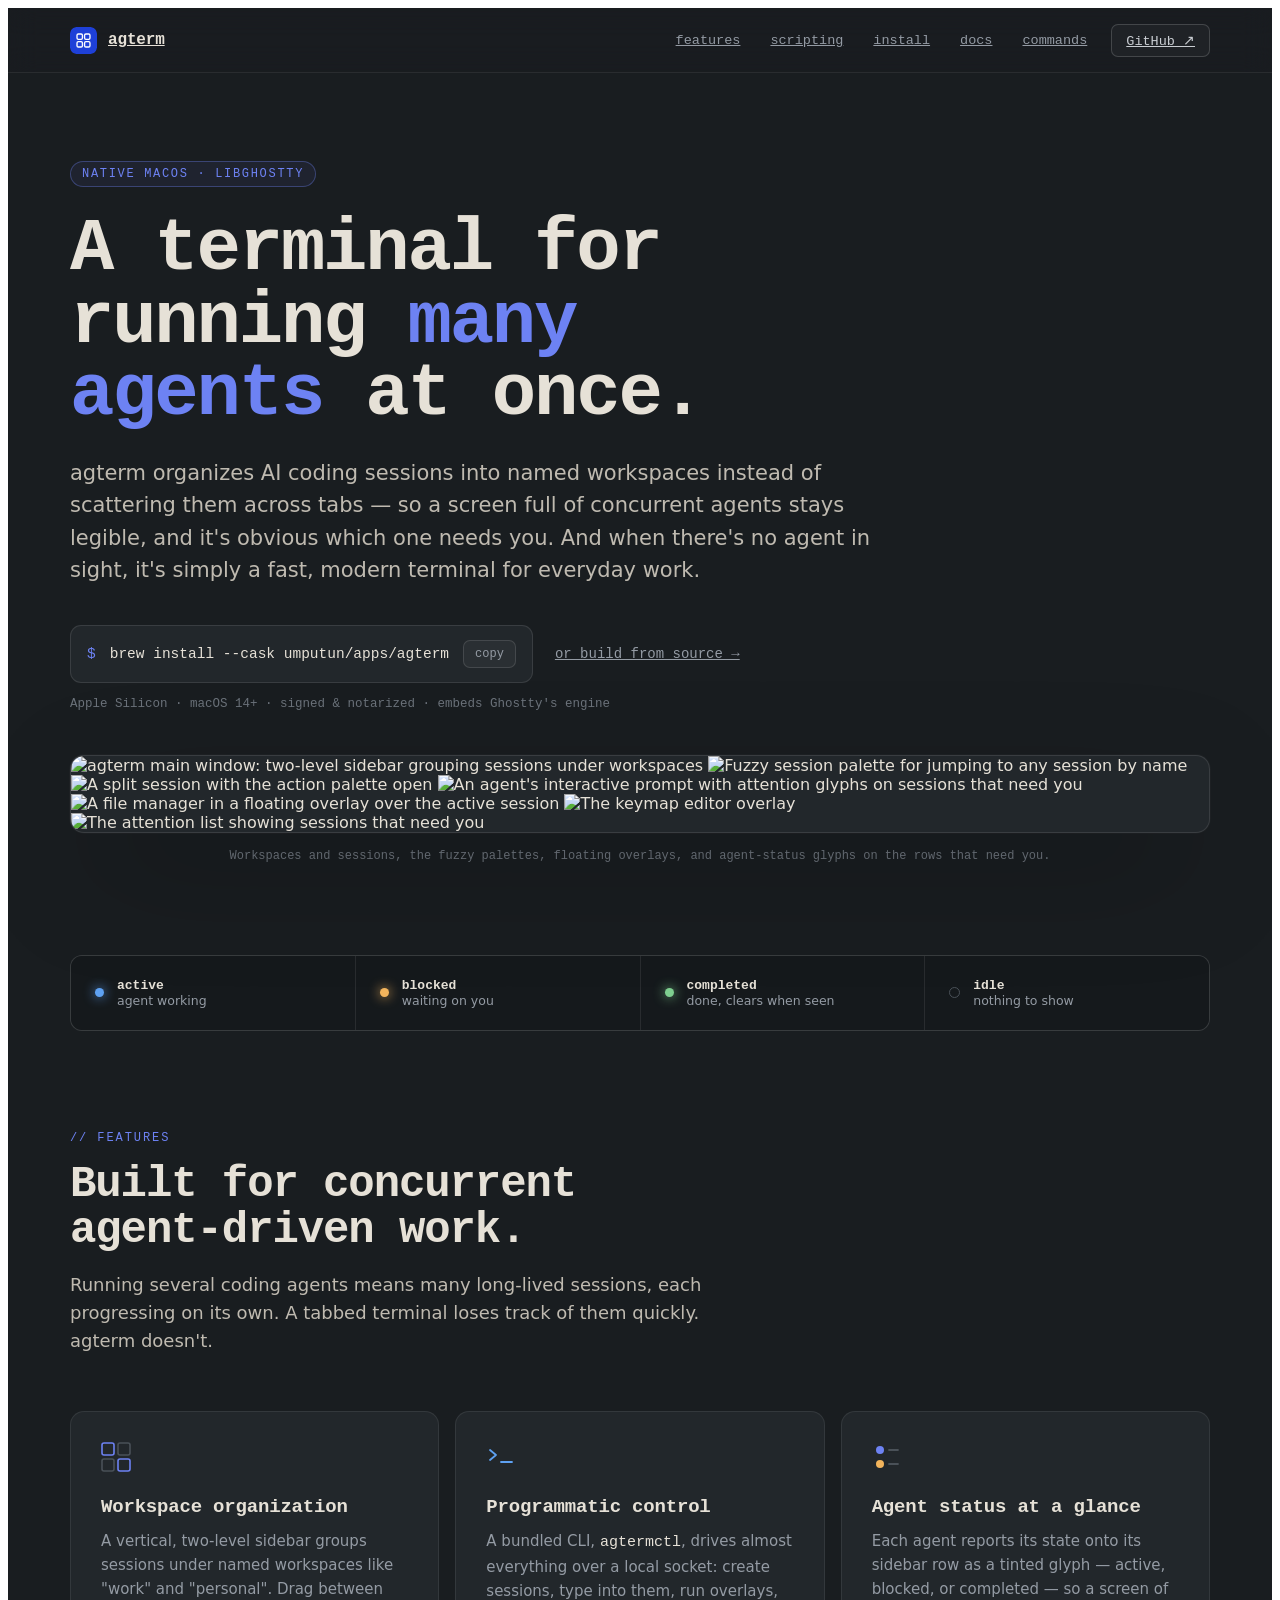
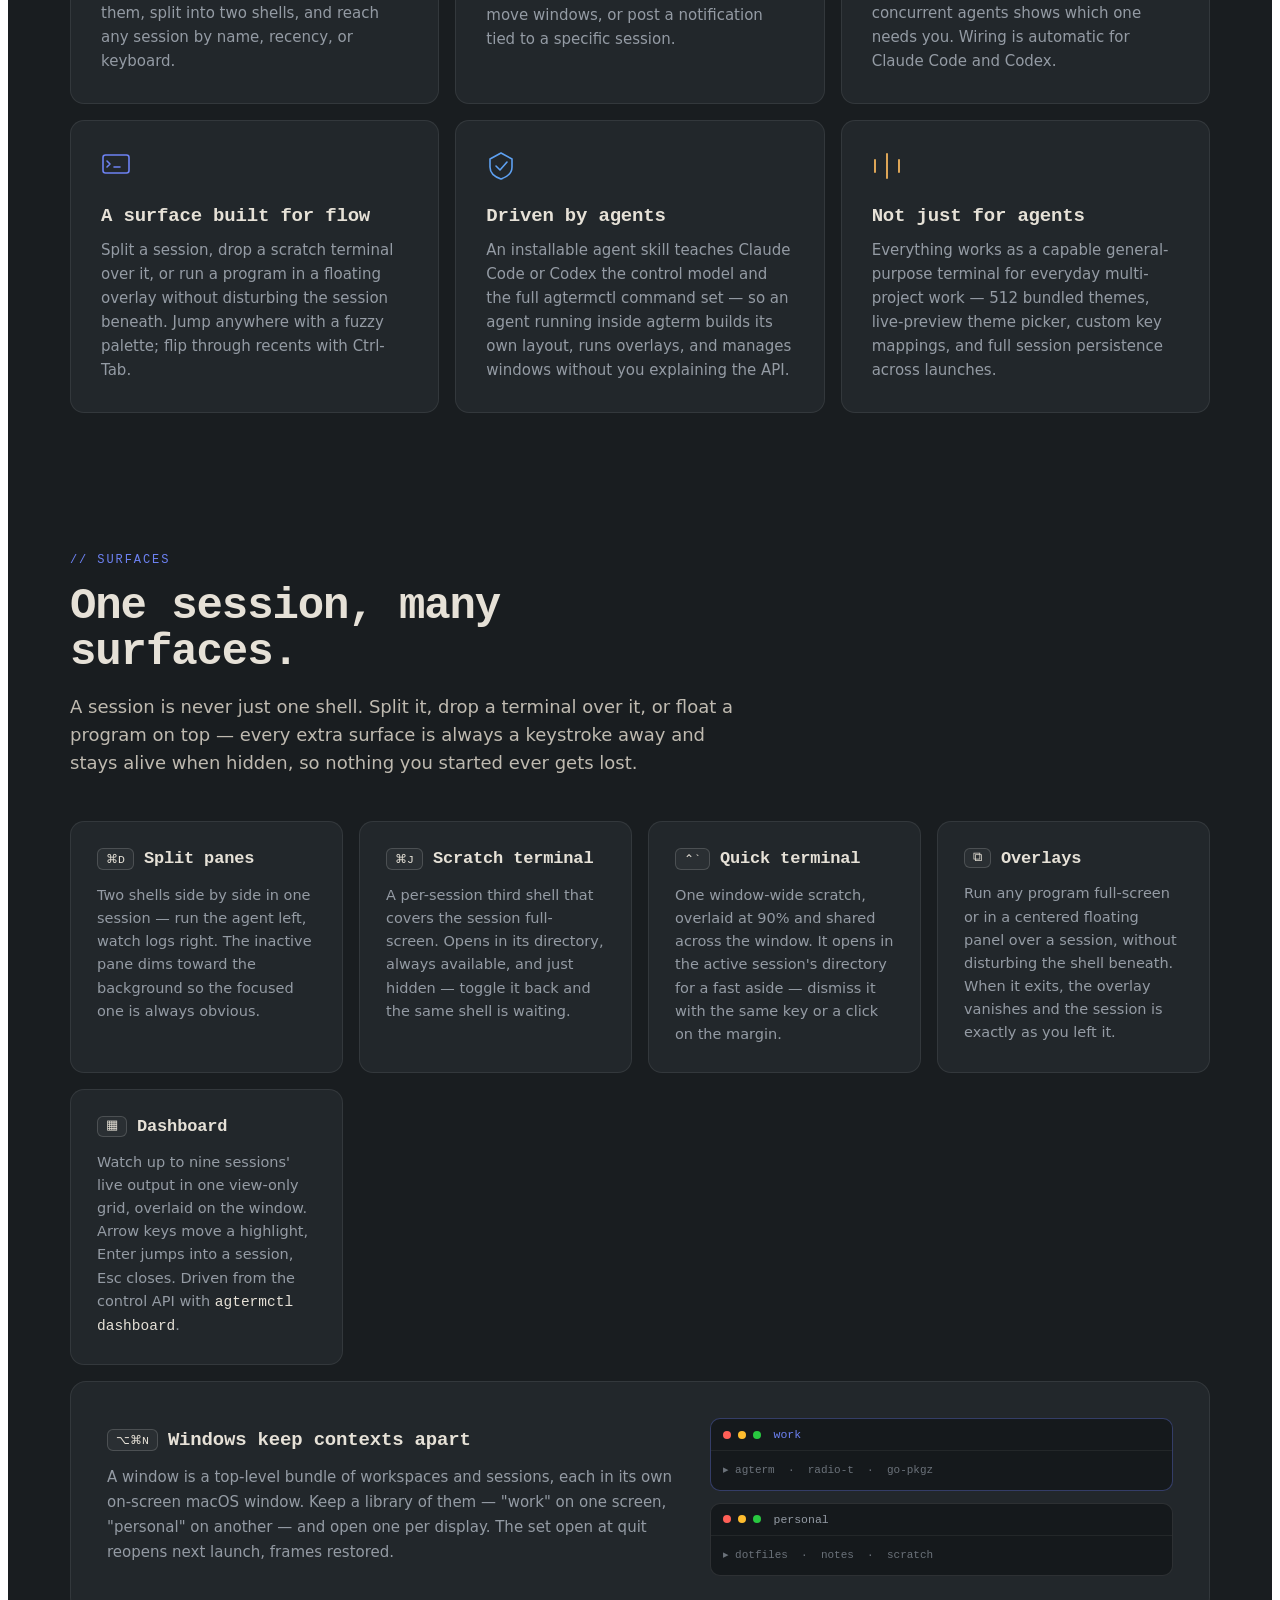
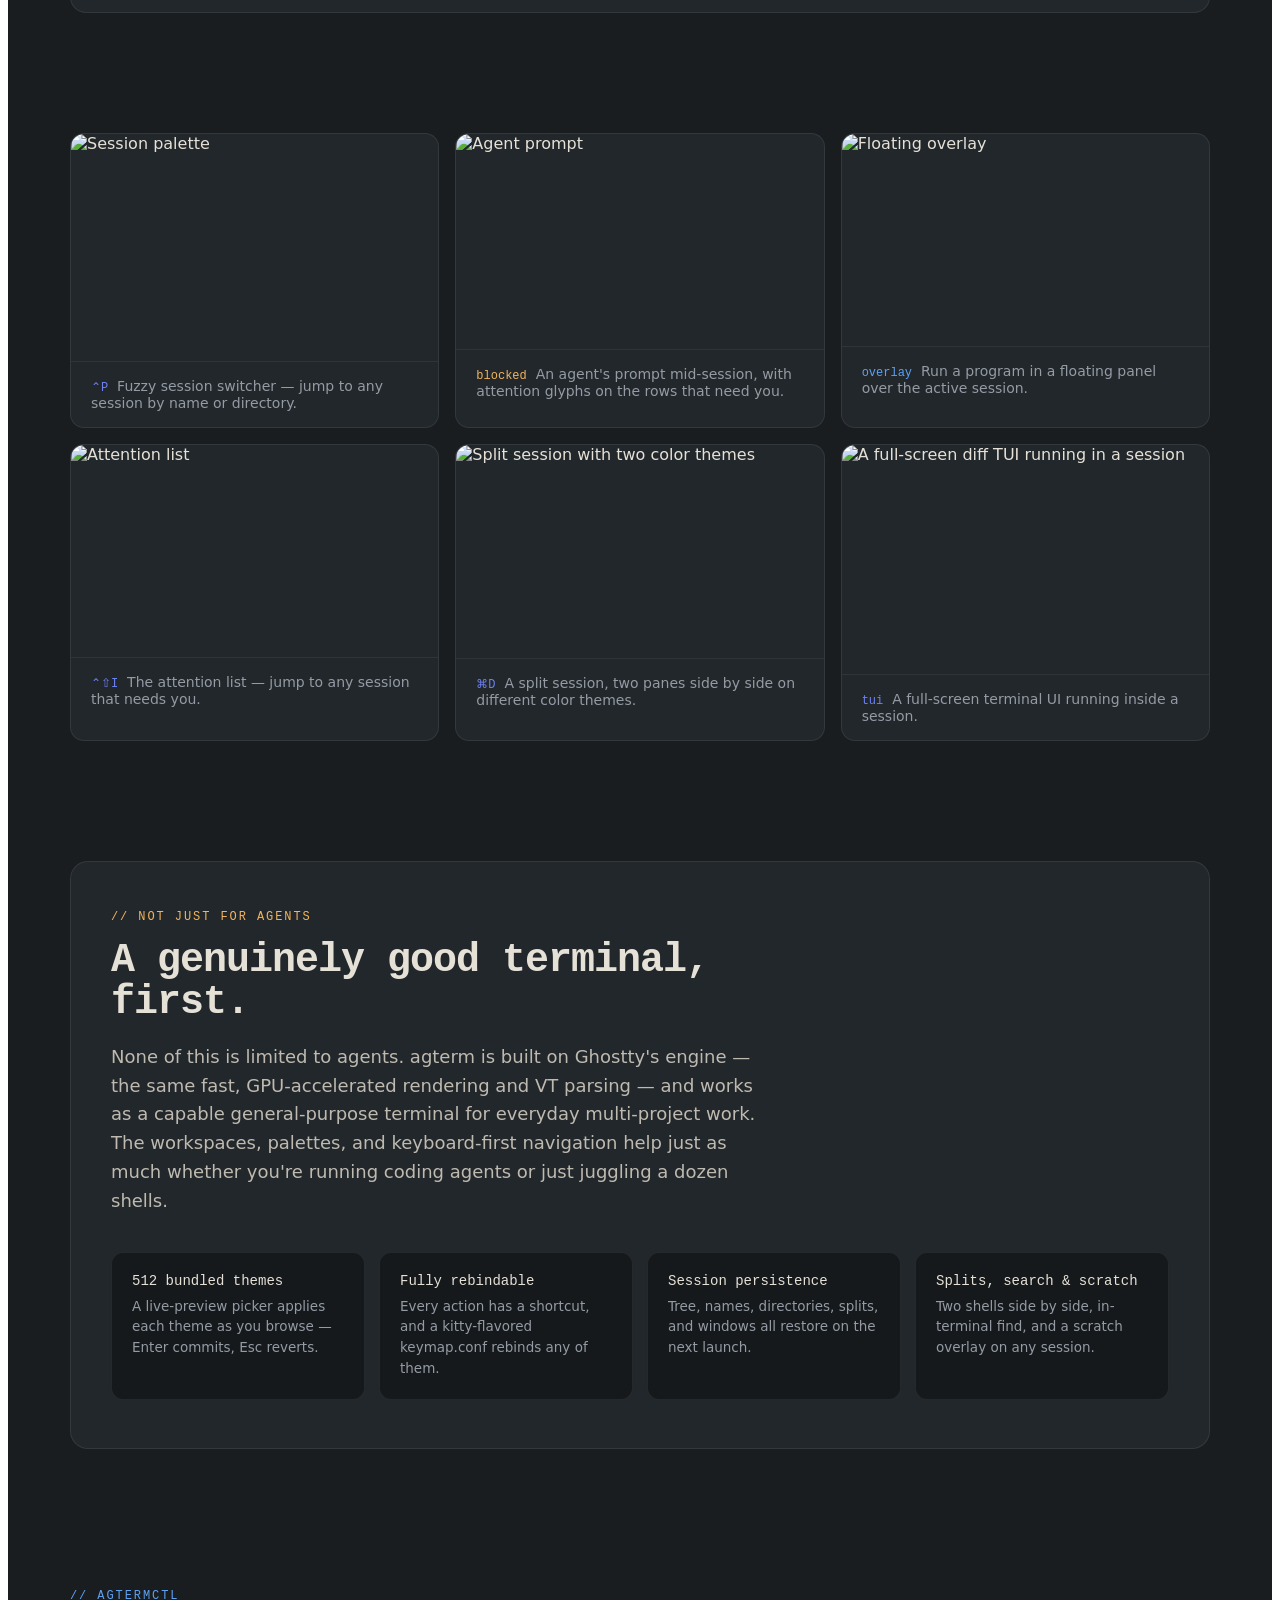
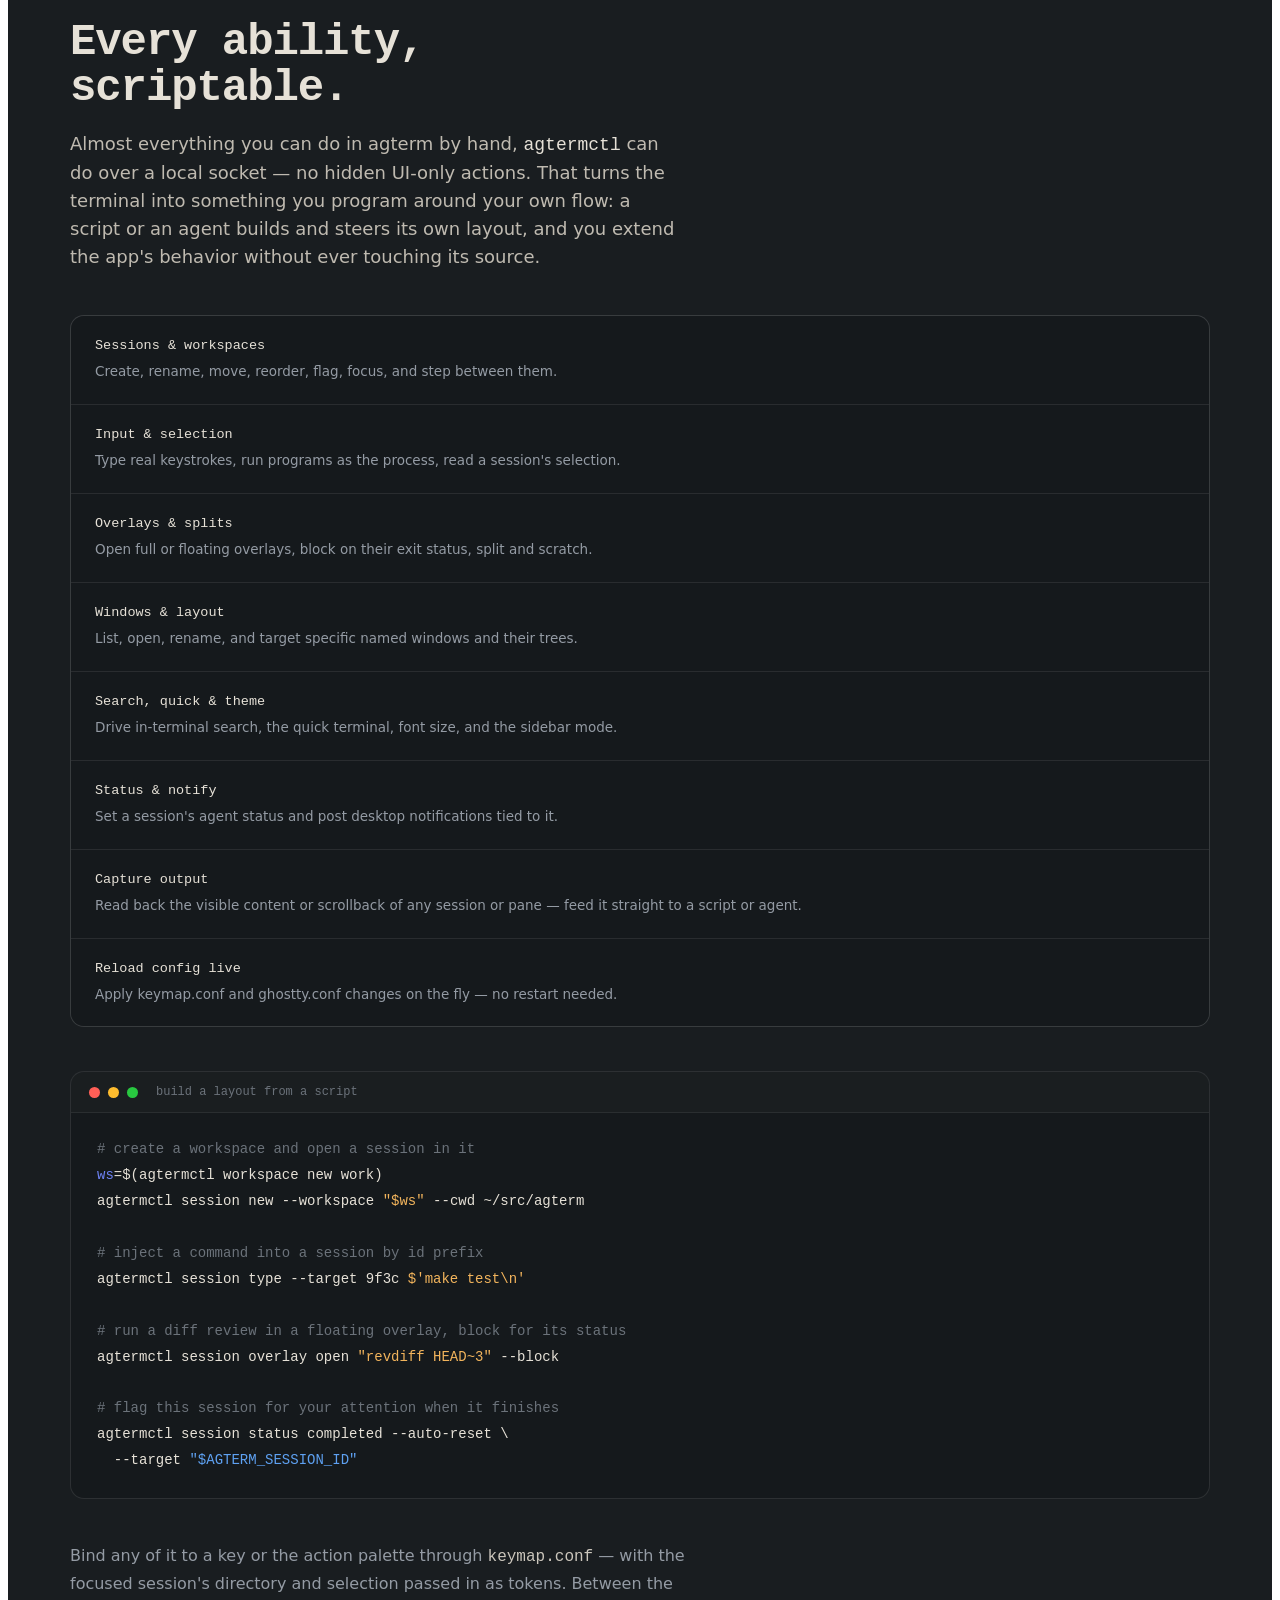
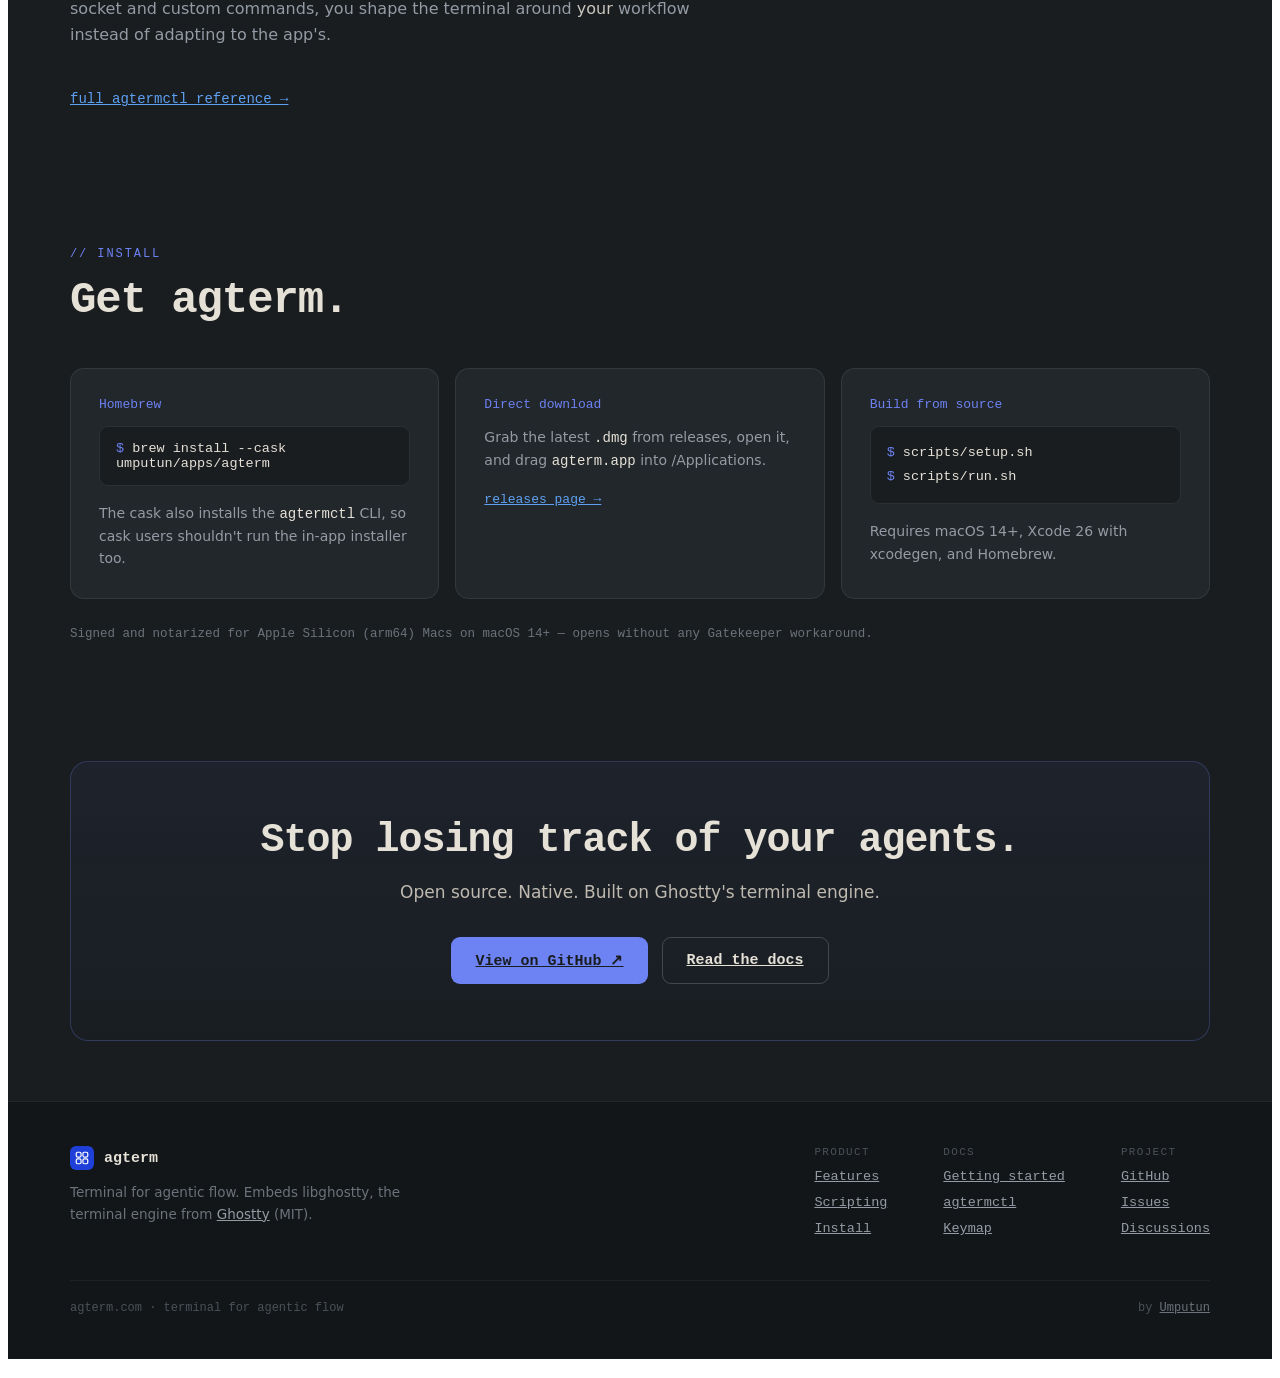
==== commit 1862ba13: "docs: update changelog for v0.12.0" ====
--- a/site/index.html
+++ b/site/index.html
@@ -54,7 +54,7 @@
         "author": { "@type": "Person", "name": "Umputun", "url": "https://github.com/umputun" },
         "codeRepository": "https://github.com/umputun/agterm",
         "downloadUrl": "https://github.com/umputun/agterm/releases",
-        "softwareVersion": "0.11.0"
+        "softwareVersion": "0.12.0"
       }
     </script>
     <script type="application/ld+json">
@@ -756,6 +756,40 @@
               When it exits, the overlay vanishes and the session is exactly as you left it.
             </p>
           </div>
+
+          <div style="background: #22272b; border: 1px solid rgba(255, 255, 255, 0.08); border-radius: 14px; padding: 26px">
+            <div style="display: flex; align-items: center; gap: 10px; margin-bottom: 14px">
+              <span
+                style="
+                  font-family: &quot;JetBrains Mono&quot;, monospace;
+                  font-size: 12.5px;
+                  color: #e6e1d7;
+                  border: 1px solid rgba(255, 255, 255, 0.16);
+                  background: rgba(255, 255, 255, 0.04);
+                  padding: 3px 8px;
+                  border-radius: 6px;
+                  line-height: 1;
+                "
+                >▦</span
+              >
+              <h3
+                style="
+                  font-family: &quot;JetBrains Mono&quot;, monospace;
+                  font-weight: 700;
+                  font-size: 17px;
+                  margin: 0;
+                  letter-spacing: -0.01em;
+                "
+              >
+                Dashboard
+              </h3>
+            </div>
+            <p style="font-size: 14.5px; line-height: 1.6; color: #949ba4; margin: 0">
+              Watch up to nine sessions' live output in one view-only grid, overlaid on the window. Arrow keys move a highlight,
+              Enter jumps into a session, Esc closes. Driven from the control API with
+              <span style="font-family: &quot;JetBrains Mono&quot;, monospace; color: #e6e1d7">agtermctl dashboard</span>.
+            </p>
+          </div>
         </div>
 
         <!-- windows callout -->
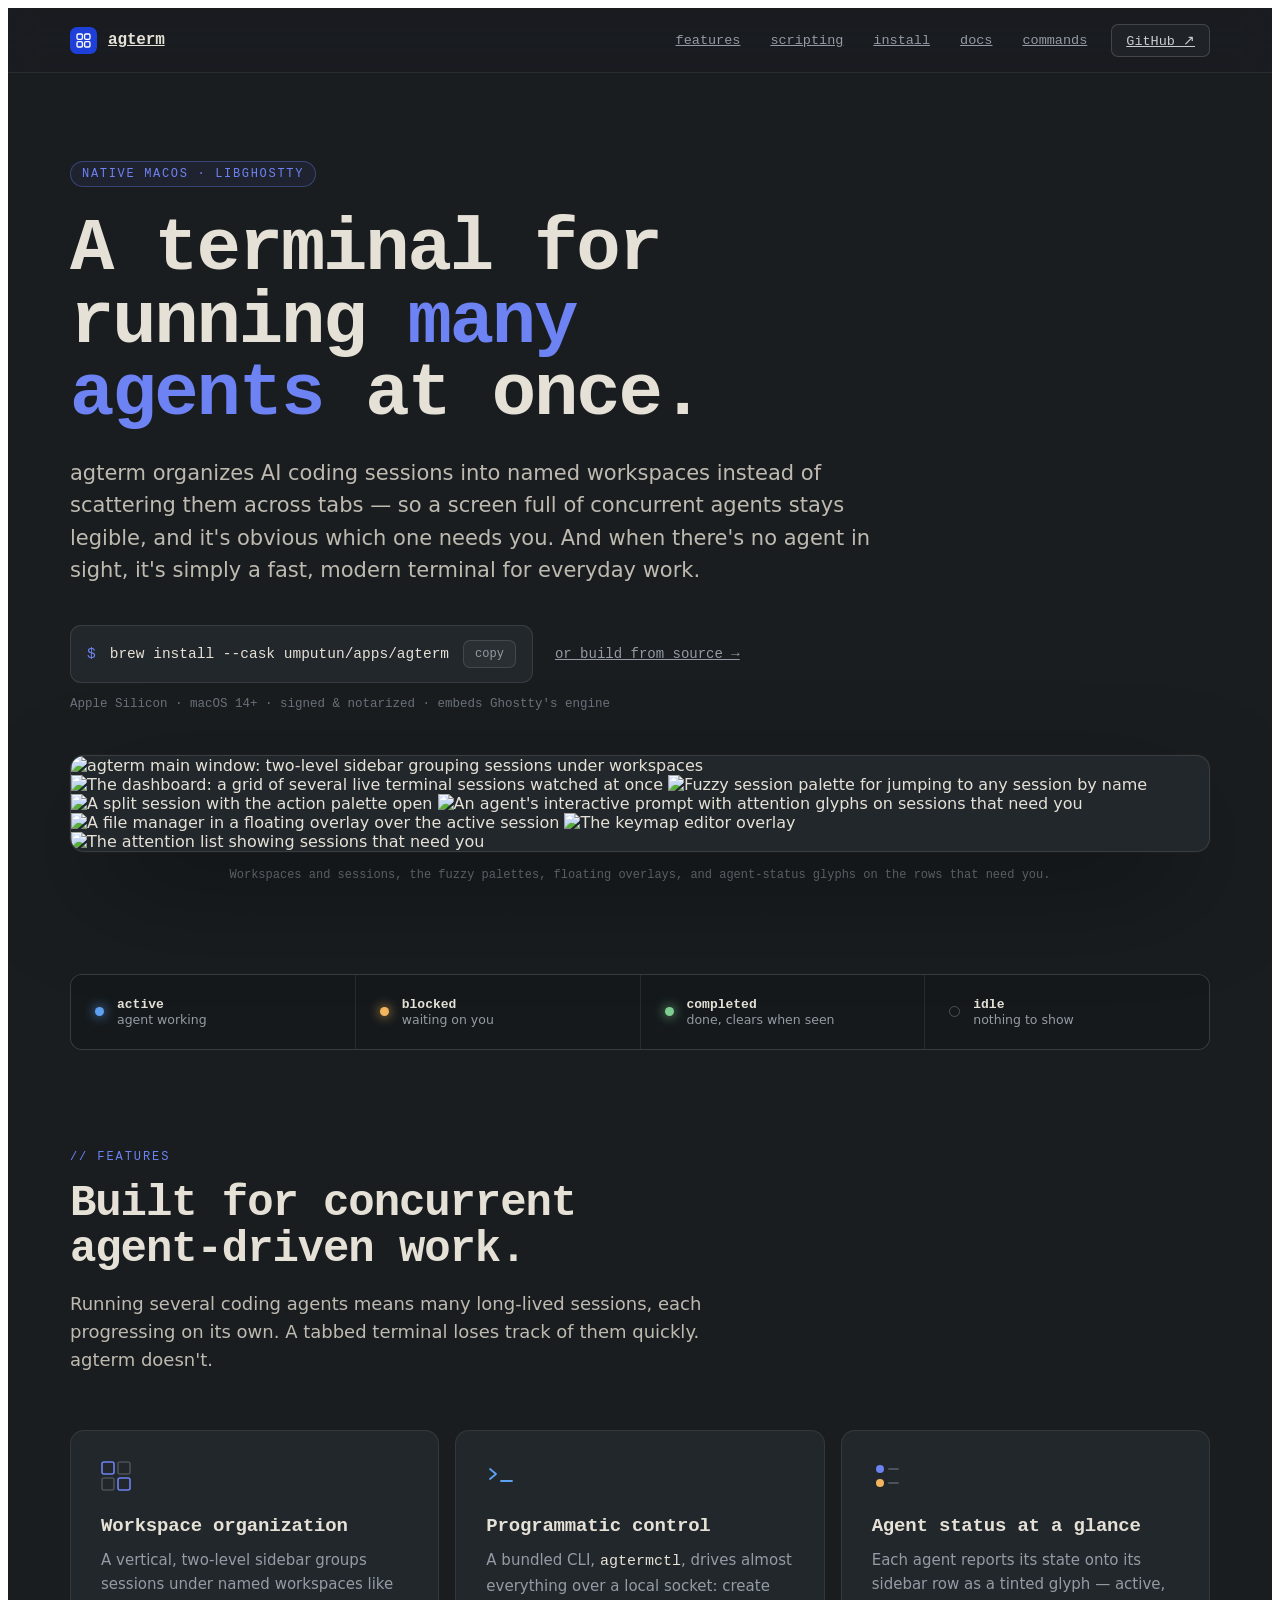
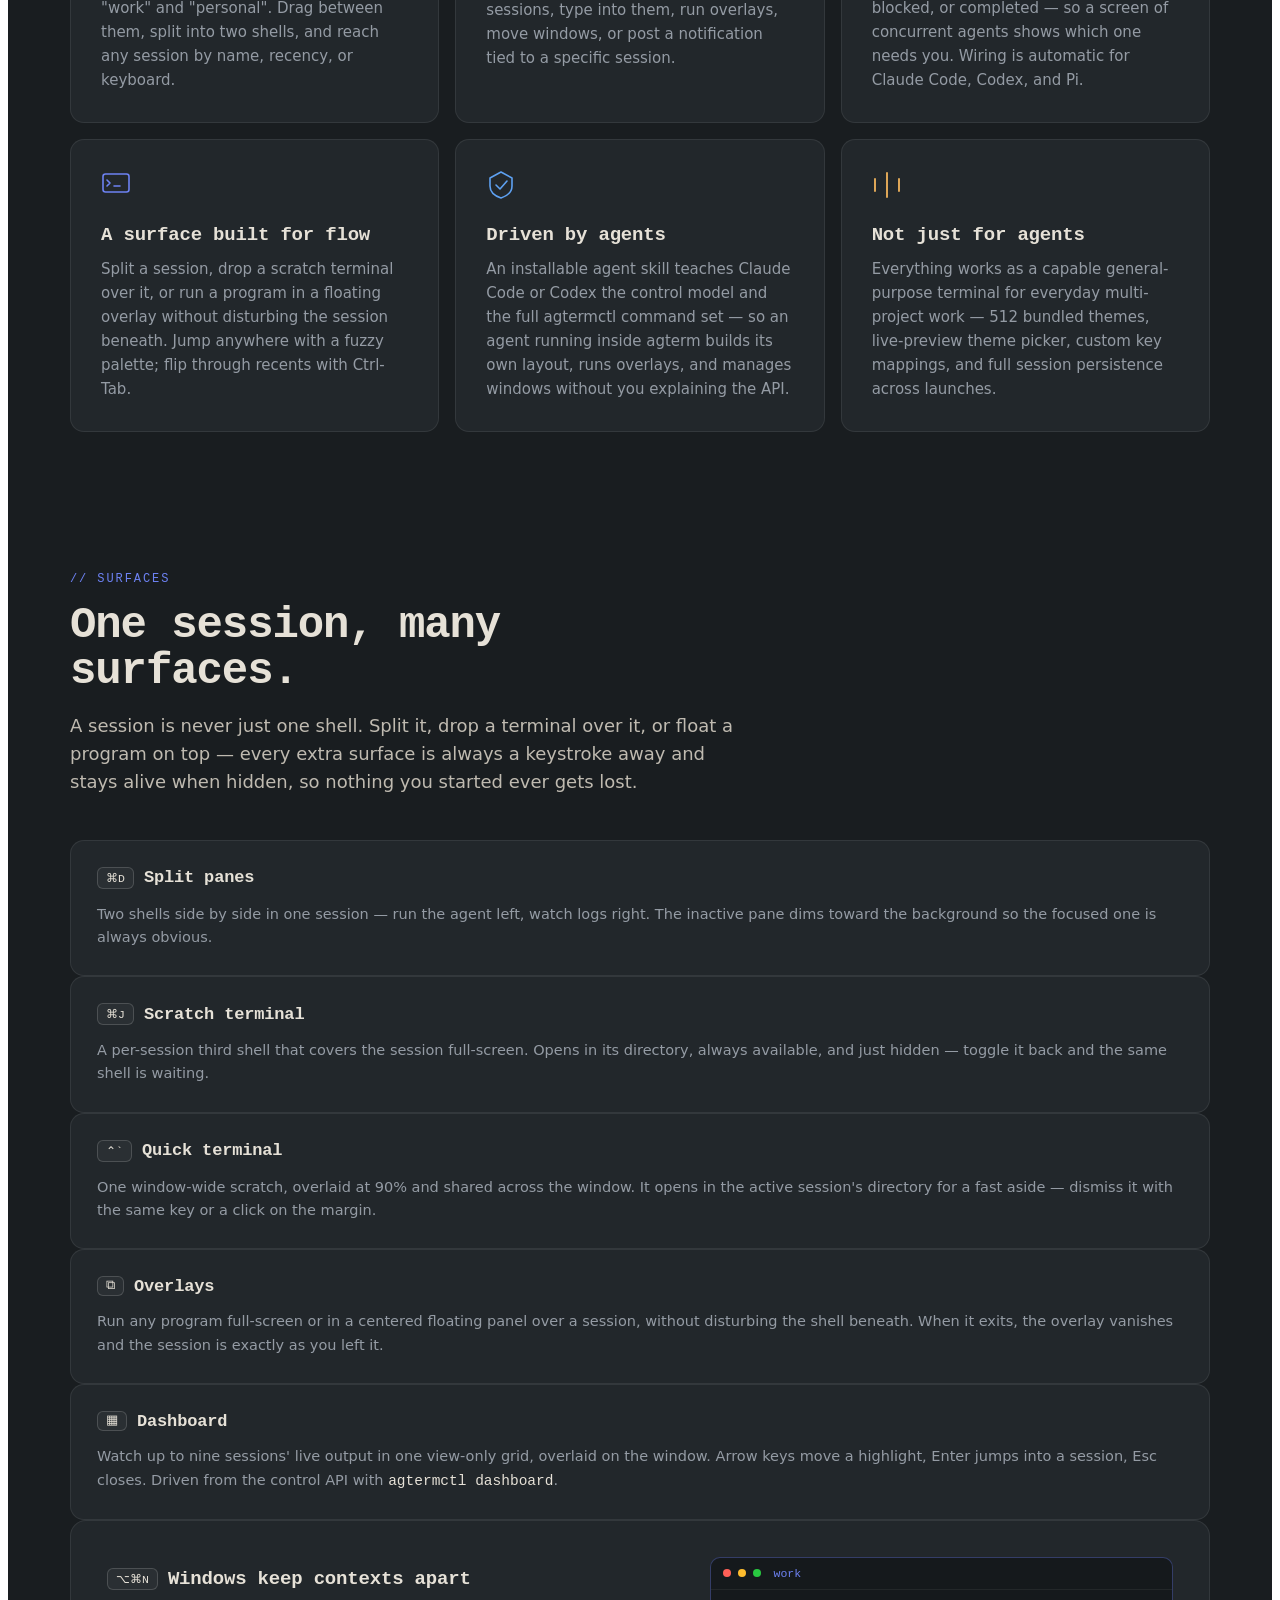
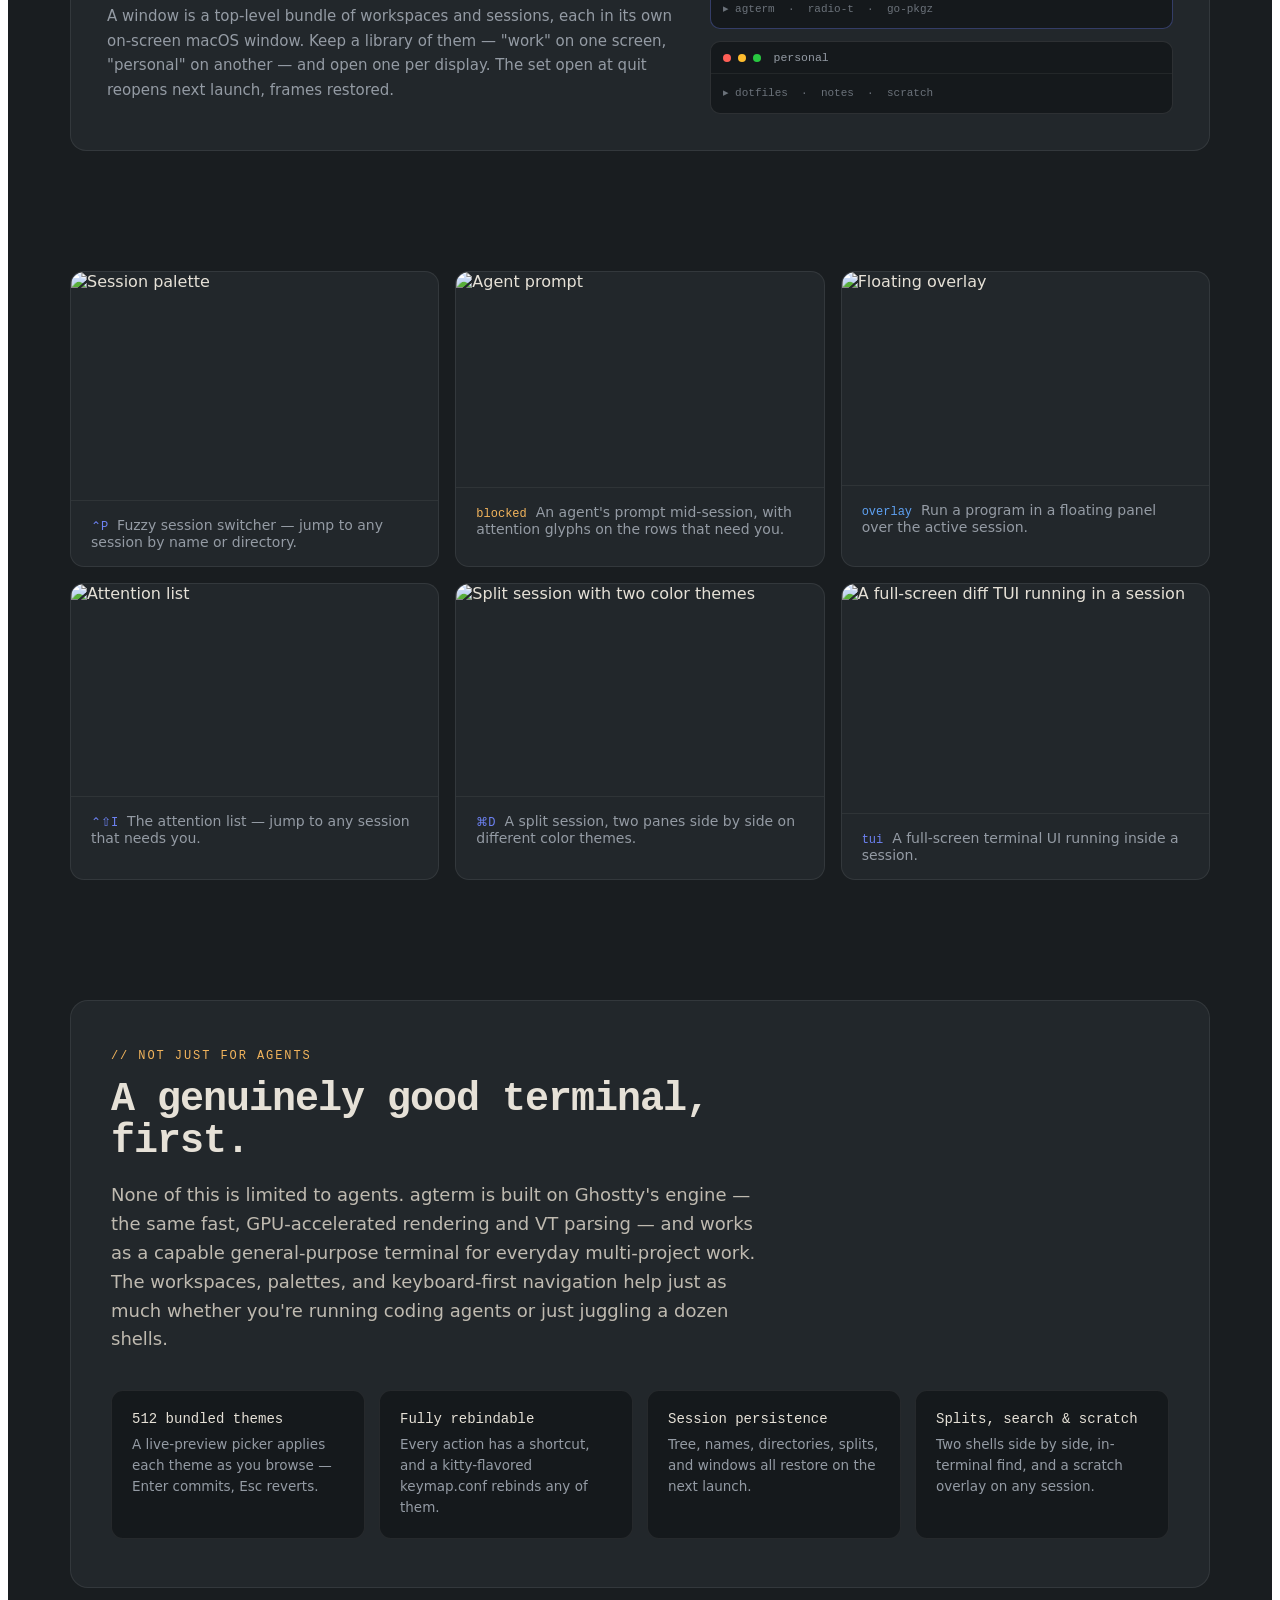
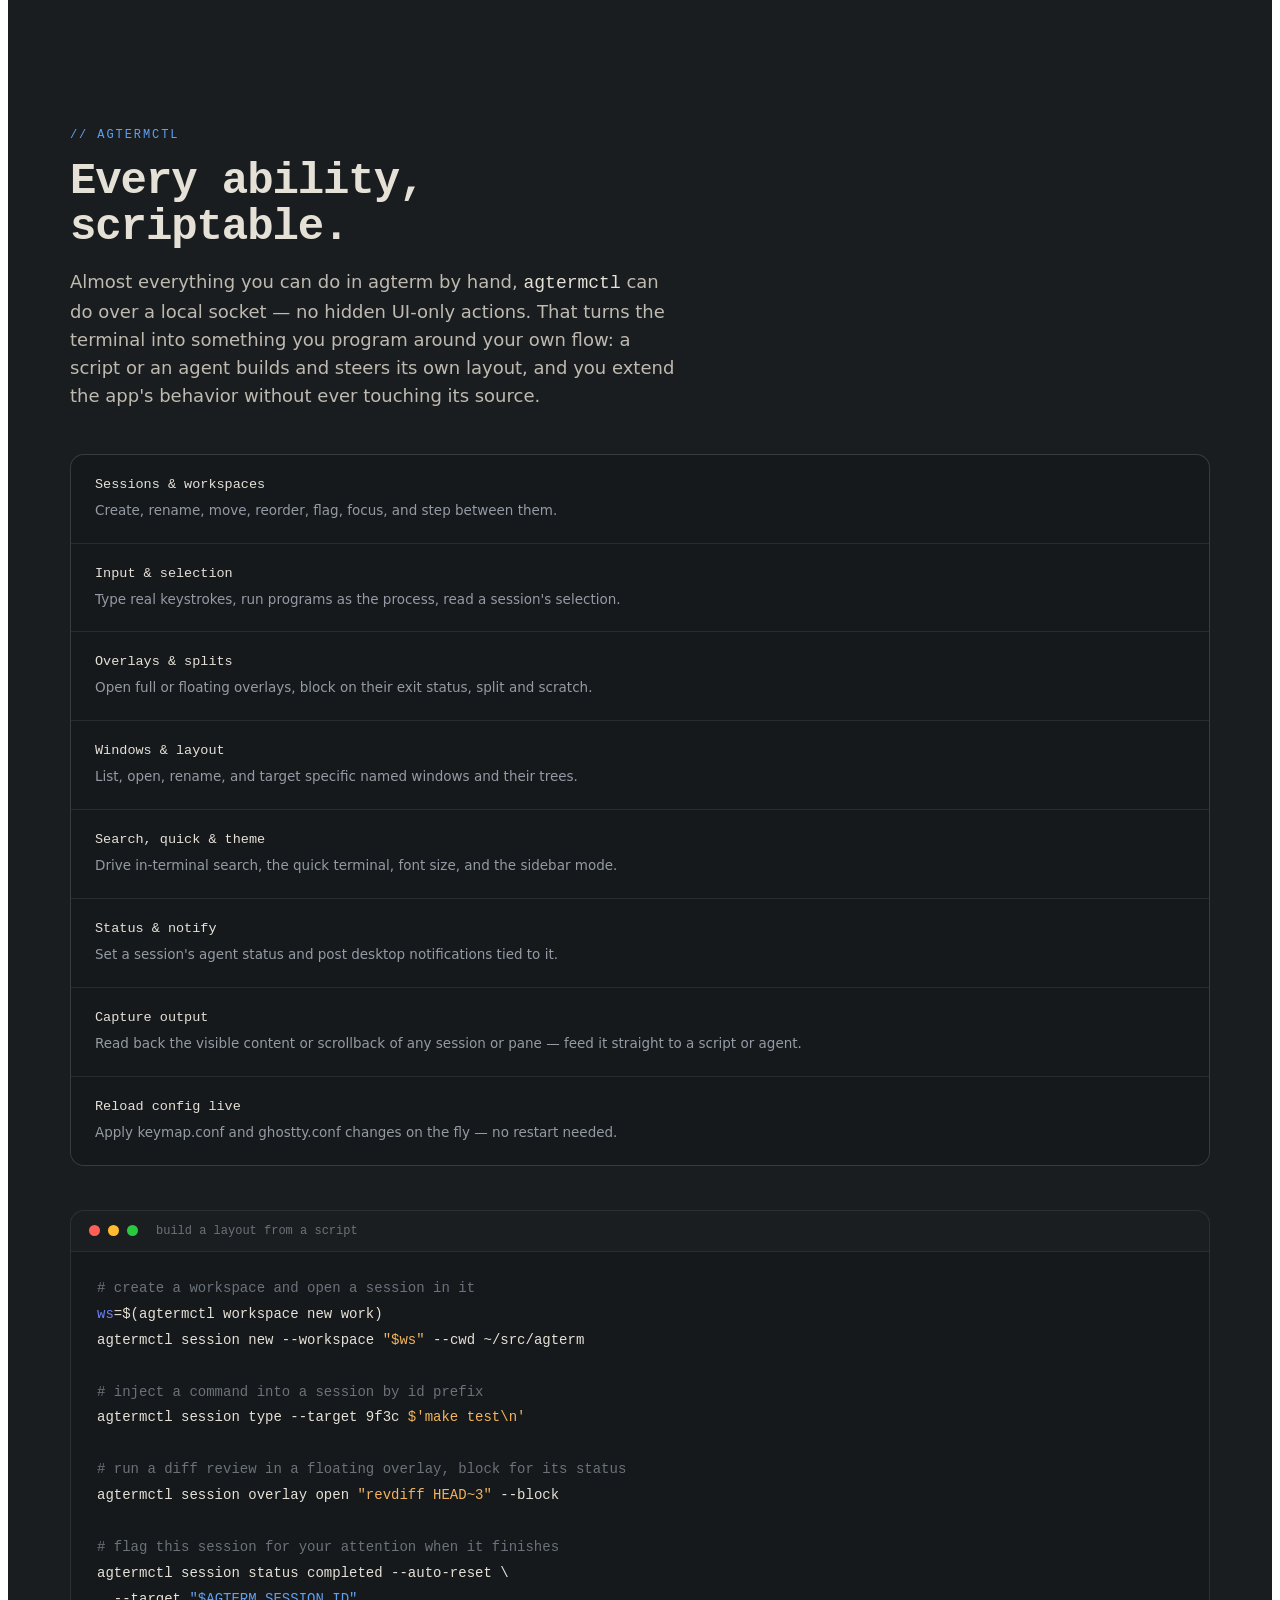
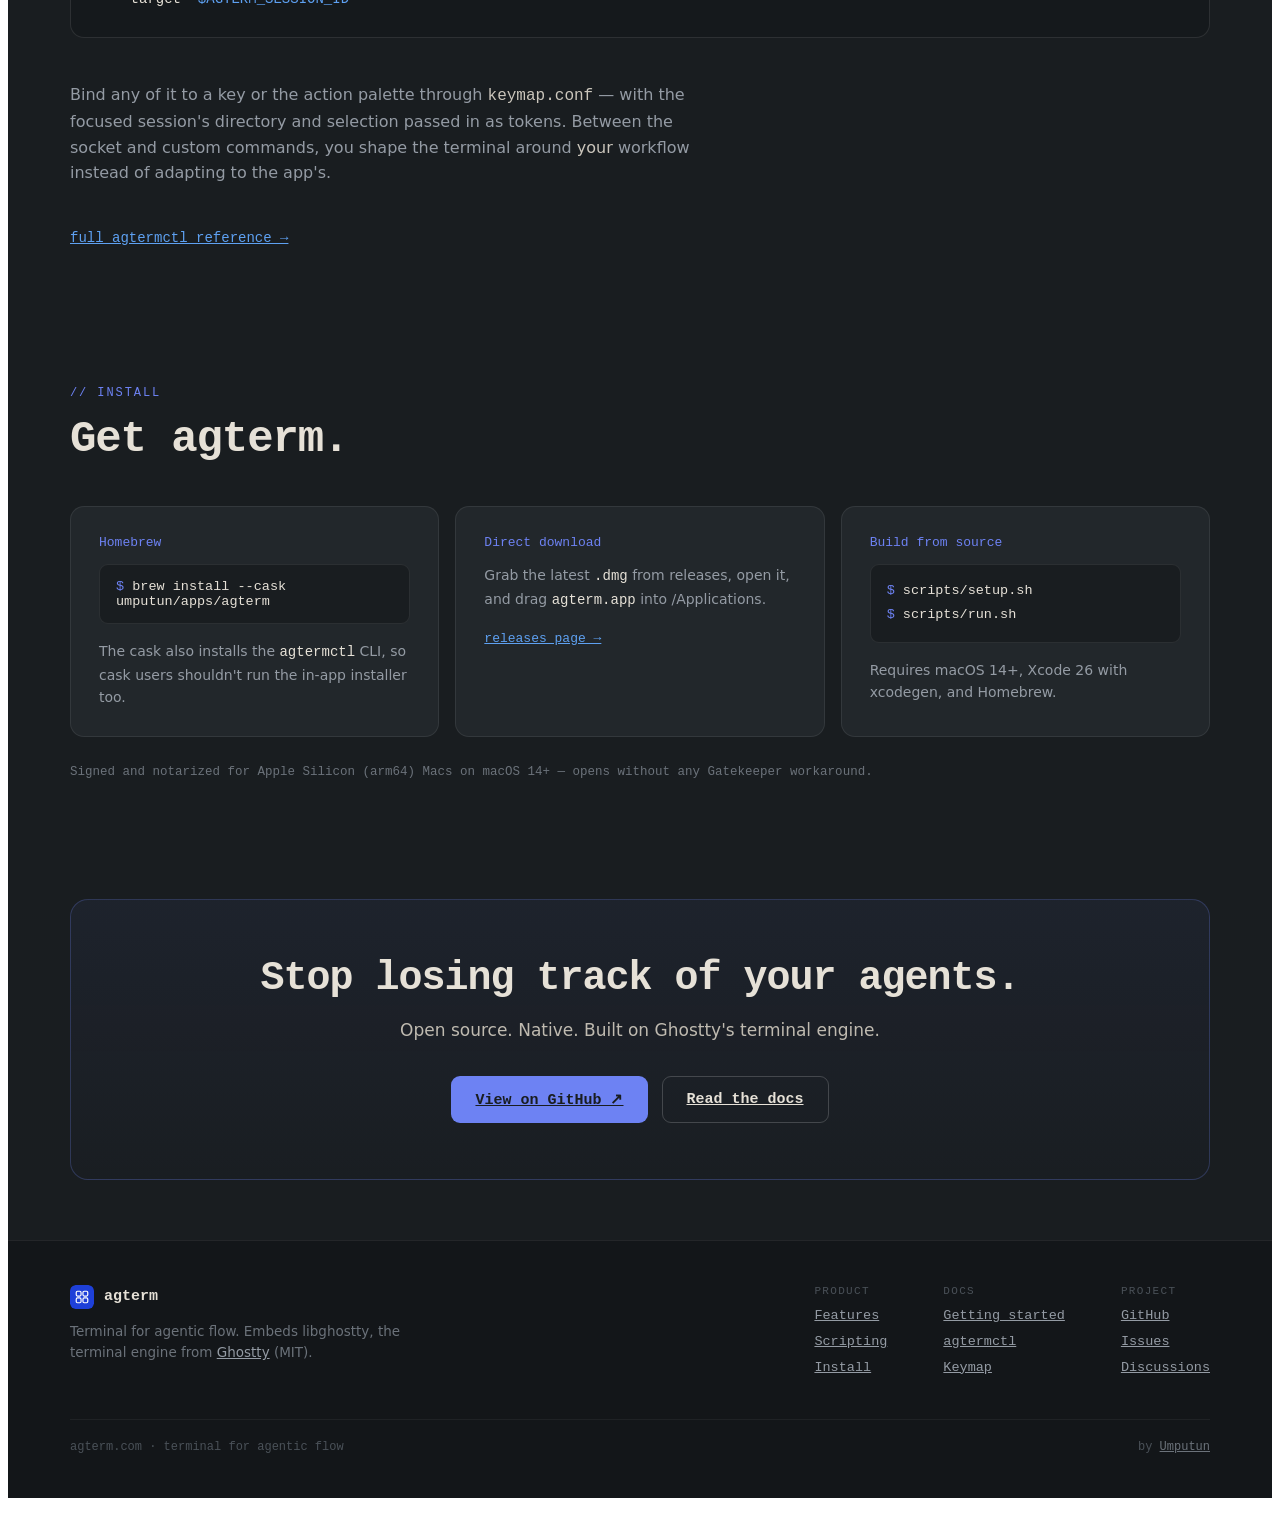
==== commit ae3af262: "chore(upstream): merge v0.14.0 # Conflicts: #	README.md" ====
--- a/site/index.html
+++ b/site/index.html
@@ -10,7 +10,7 @@
     />
     <meta
       name="keywords"
-      content="agterm, macOS terminal, terminal for AI agents, Claude Code terminal, Codex terminal, libghostty, ghostty, agtermctl, concurrent AI agents, agentic terminal"
+      content="agterm, macOS terminal, terminal for AI agents, Claude Code terminal, Codex terminal, Pi coding agent terminal, libghostty, ghostty, agtermctl, concurrent AI agents, agentic terminal"
     />
     <meta name="author" content="umputun" />
     <link rel="canonical" href="https://agterm.com/" />
@@ -54,7 +54,7 @@
         "author": { "@type": "Person", "name": "Umputun", "url": "https://github.com/umputun" },
         "codeRepository": "https://github.com/umputun/agterm",
         "downloadUrl": "https://github.com/umputun/agterm/releases",
-        "softwareVersion": "0.12.0"
+        "softwareVersion": "0.14.0"
       }
     </script>
     <script type="application/ld+json">
@@ -72,10 +72,10 @@
           },
           {
             "@type": "Question",
-            "name": "Does agterm work with Claude Code and Codex?",
+            "name": "Does agterm work with Claude Code, Codex, and Pi?",
             "acceptedAnswer": {
               "@type": "Answer",
-              "text": "Yes. agterm auto-wires agent status for Claude Code and Codex, and ships an installable agent skill that teaches them its control model and the full agtermctl command set."
+              "text": "Yes. agterm auto-wires agent status for Claude Code, Codex, and Pi, and ships an installable agent skill that teaches Claude Code and Codex its control model and the full agtermctl command set."
             }
           },
           {
@@ -303,6 +303,13 @@
               fetchpriority="high"
             />
             <img
+              src="/assets/screenshot-dashboard.webp"
+              alt="The dashboard: a grid of several live terminal sessions watched at once"
+              width="1187"
+              height="696"
+              loading="lazy"
+            />
+            <img
               src="/assets/screenshot-session-palette.webp"
               alt="Fuzzy session palette for jumping to any session by name"
               width="1187"
@@ -512,7 +519,7 @@
             </h3>
             <p style="font-size: 15px; line-height: 1.6; color: #949ba4; margin: 0">
               Each agent reports its state onto its sidebar row as a tinted glyph — active, blocked, or completed — so a screen of
-              concurrent agents shows which one needs you. Wiring is automatic for Claude Code and Codex.
+              concurrent agents shows which one needs you. Wiring is automatic for Claude Code, Codex, and Pi.
             </p>
           </div>
 
@@ -627,7 +634,7 @@
           always a keystroke away and stays alive when hidden, so nothing you started ever gets lost.
         </p>
 
-        <div style="display: grid; grid-template-columns: repeat(auto-fit, minmax(250px, 1fr)); gap: 16px; margin-bottom: 16px">
+        <div class="surfaces-grid">
           <div style="background: #22272b; border: 1px solid rgba(255, 255, 255, 0.08); border-radius: 14px; padding: 26px">
             <div style="display: flex; align-items: center; gap: 10px; margin-bottom: 14px">
               <span
@@ -790,10 +797,10 @@
               <span style="font-family: &quot;JetBrains Mono&quot;, monospace; color: #e6e1d7">agtermctl dashboard</span>.
             </p>
           </div>
-        </div>
-
-        <!-- windows callout -->
+
+        <!-- windows callout: shares row 2 with the Dashboard card -->
         <div
+          class="surfaces-wide"
           style="
             background: #22272b;
             border: 1px solid rgba(255, 255, 255, 0.08);
@@ -904,6 +911,7 @@
               </div>
             </div>
           </div>
+        </div>
         </div>
       </div>
 
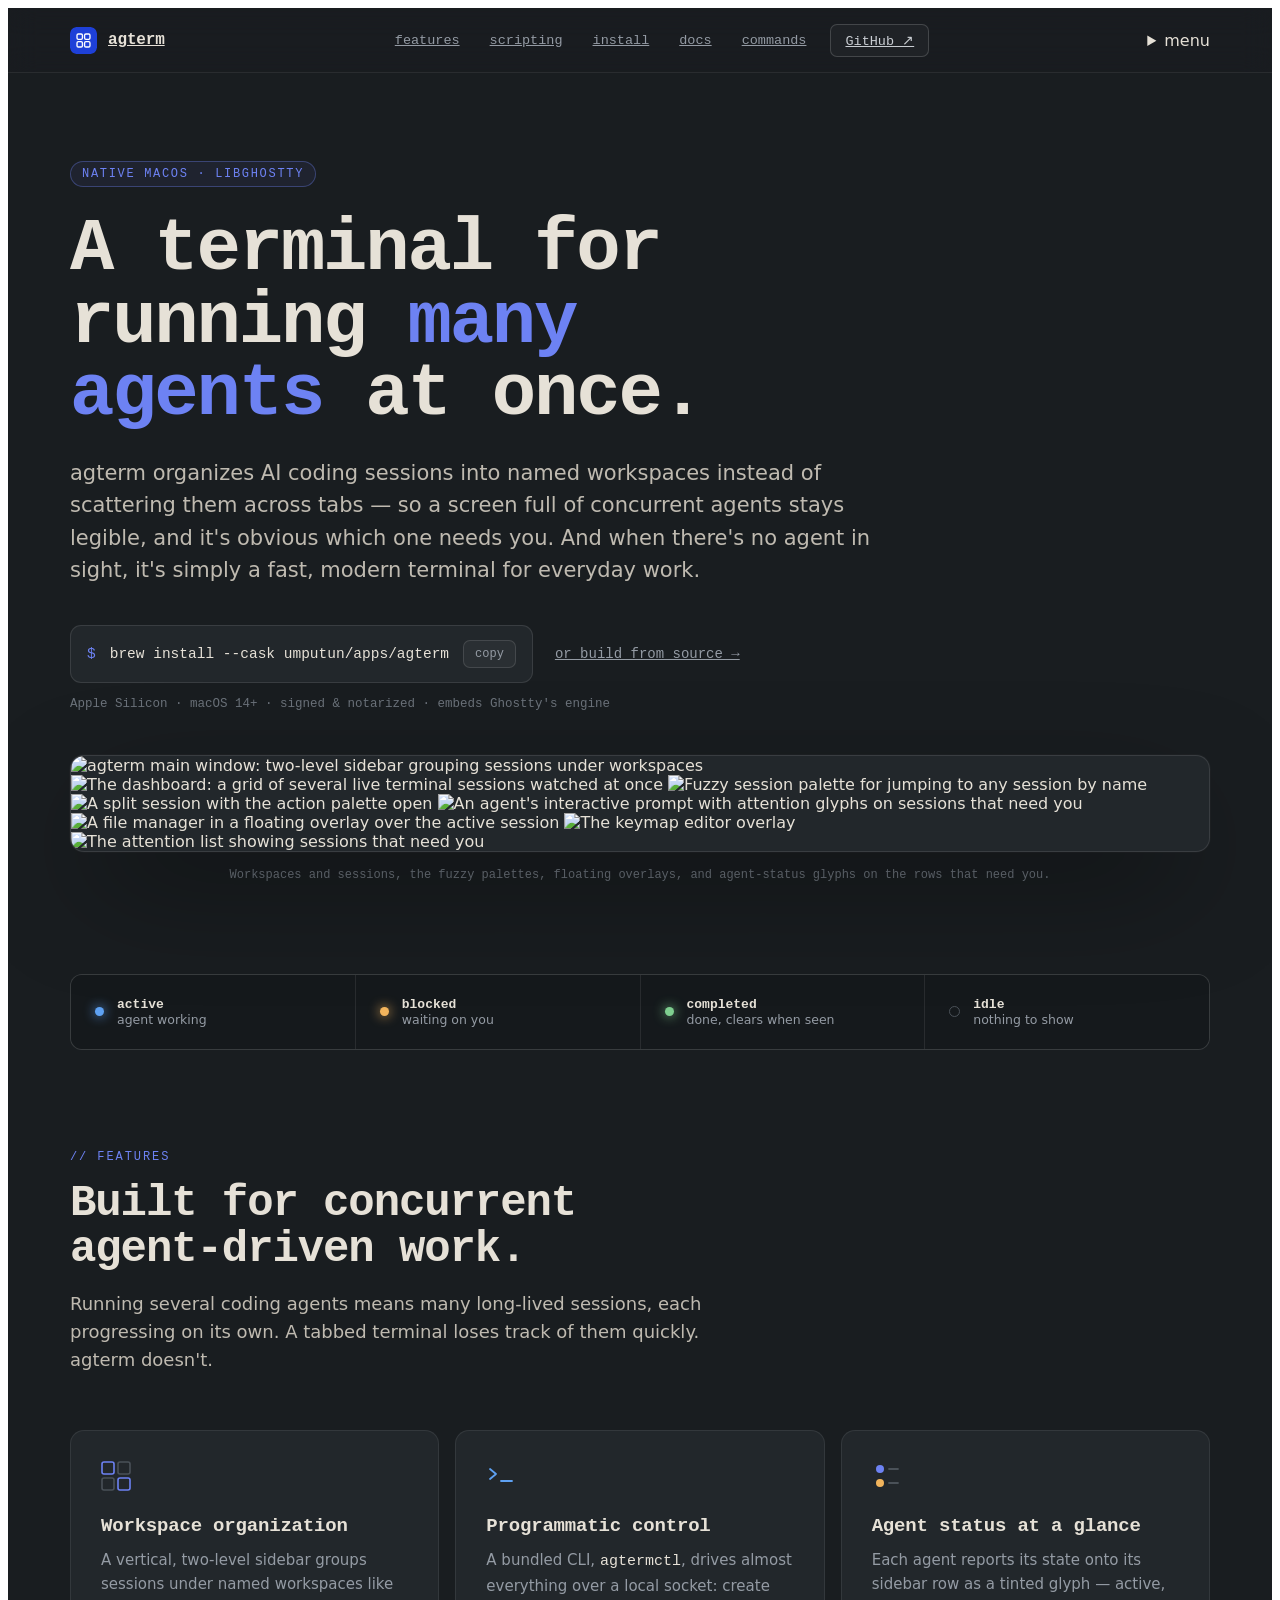
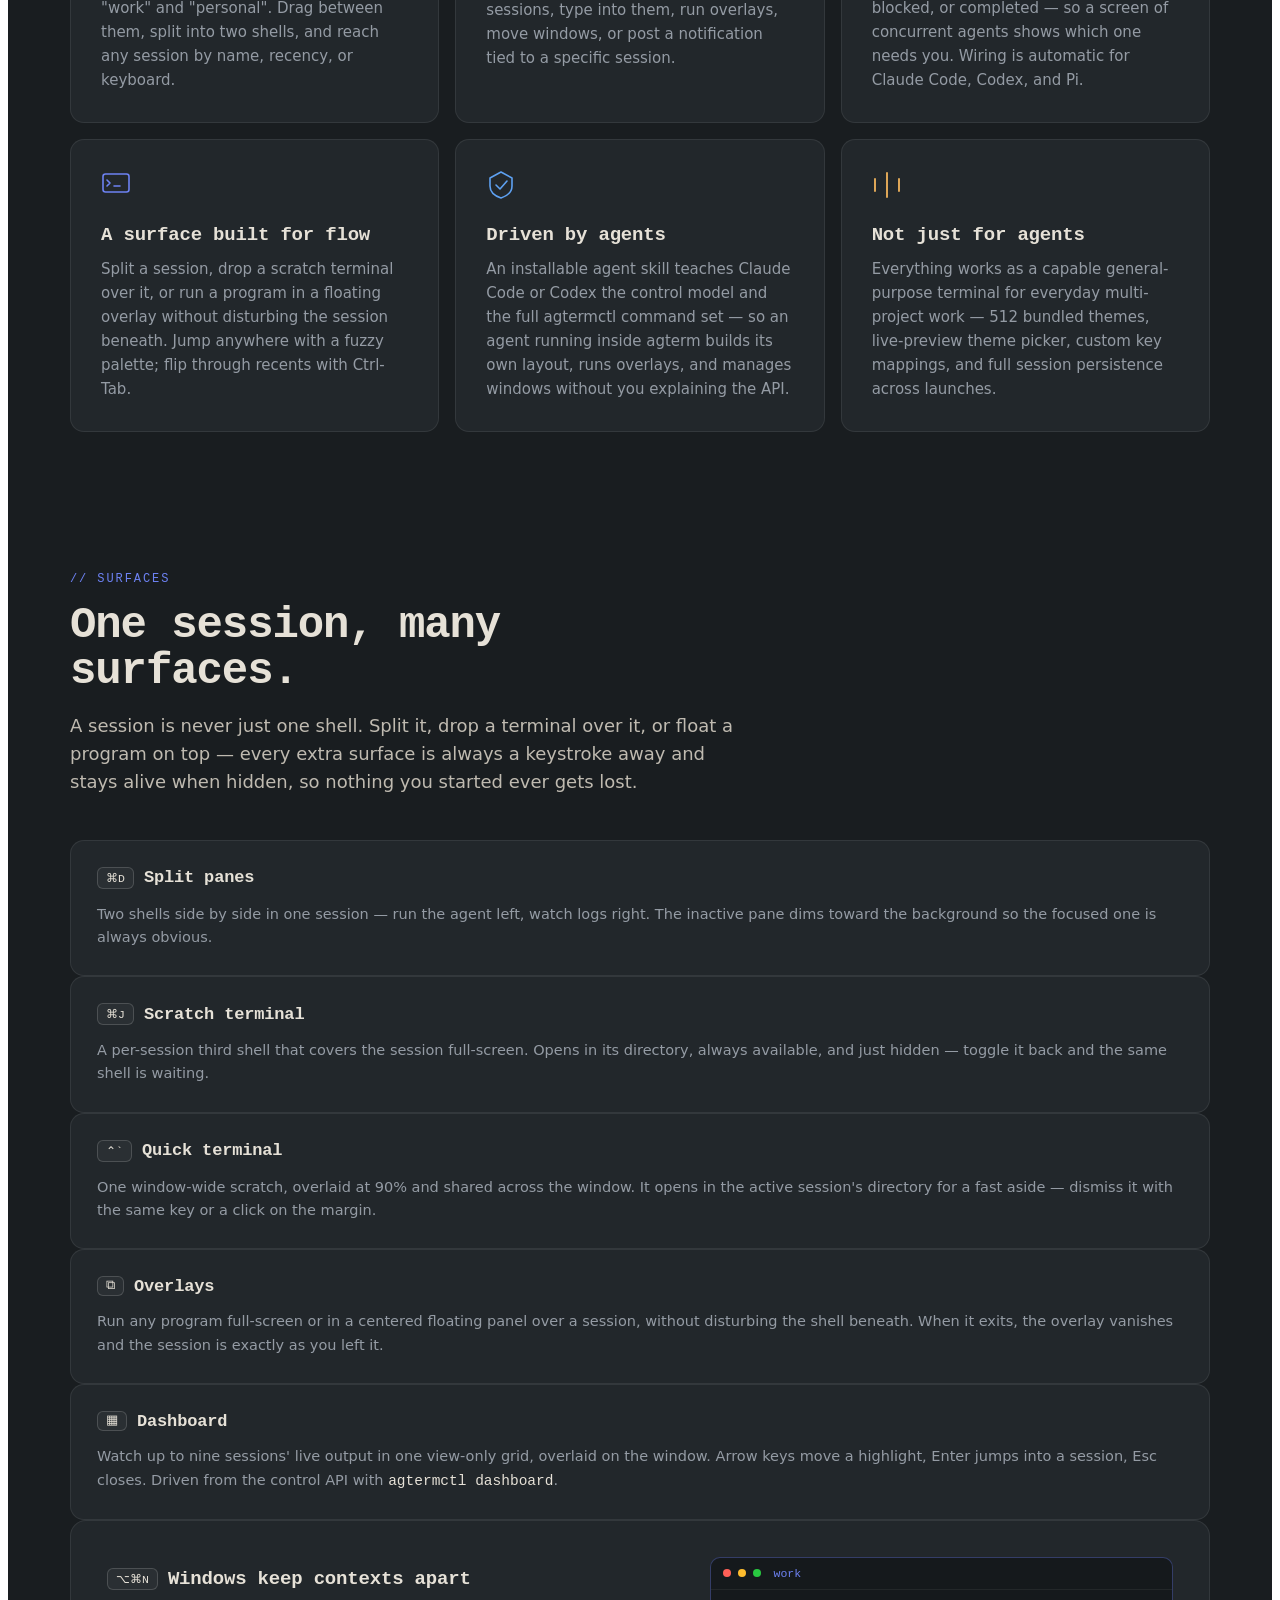
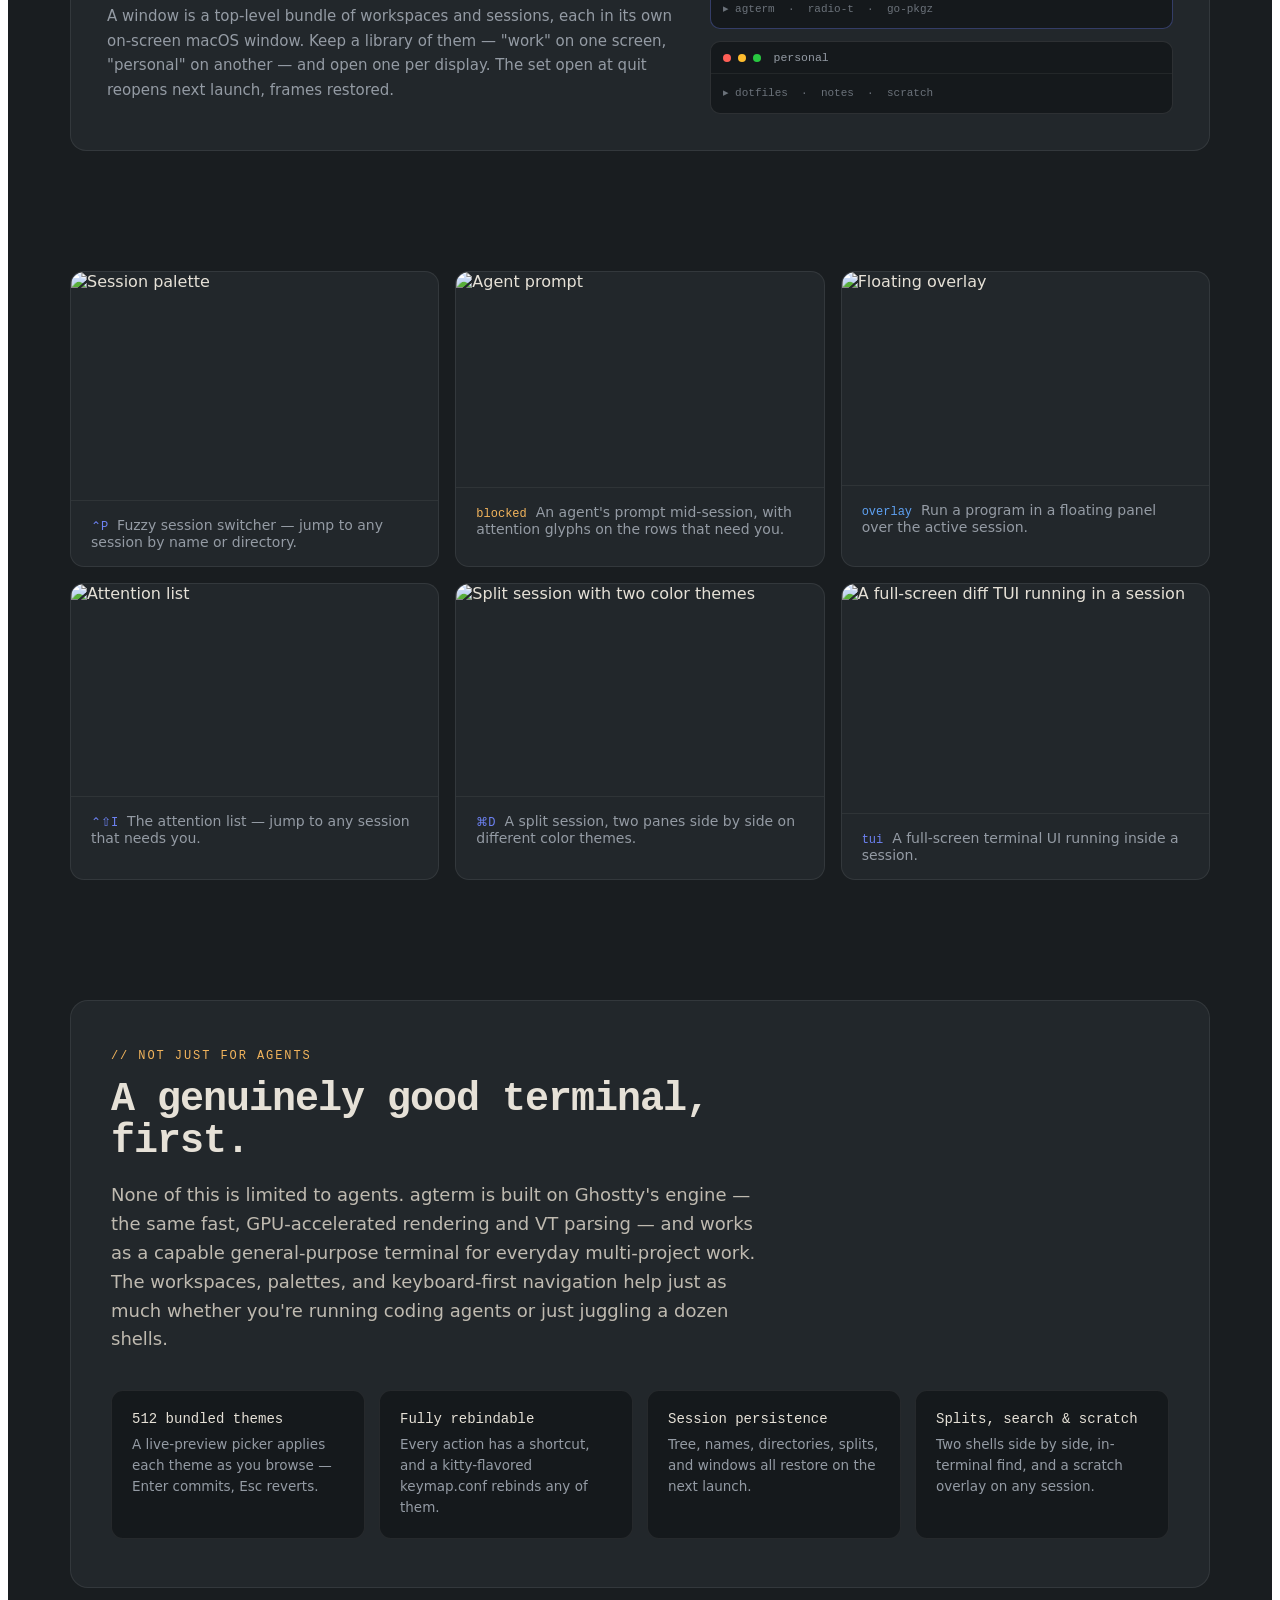
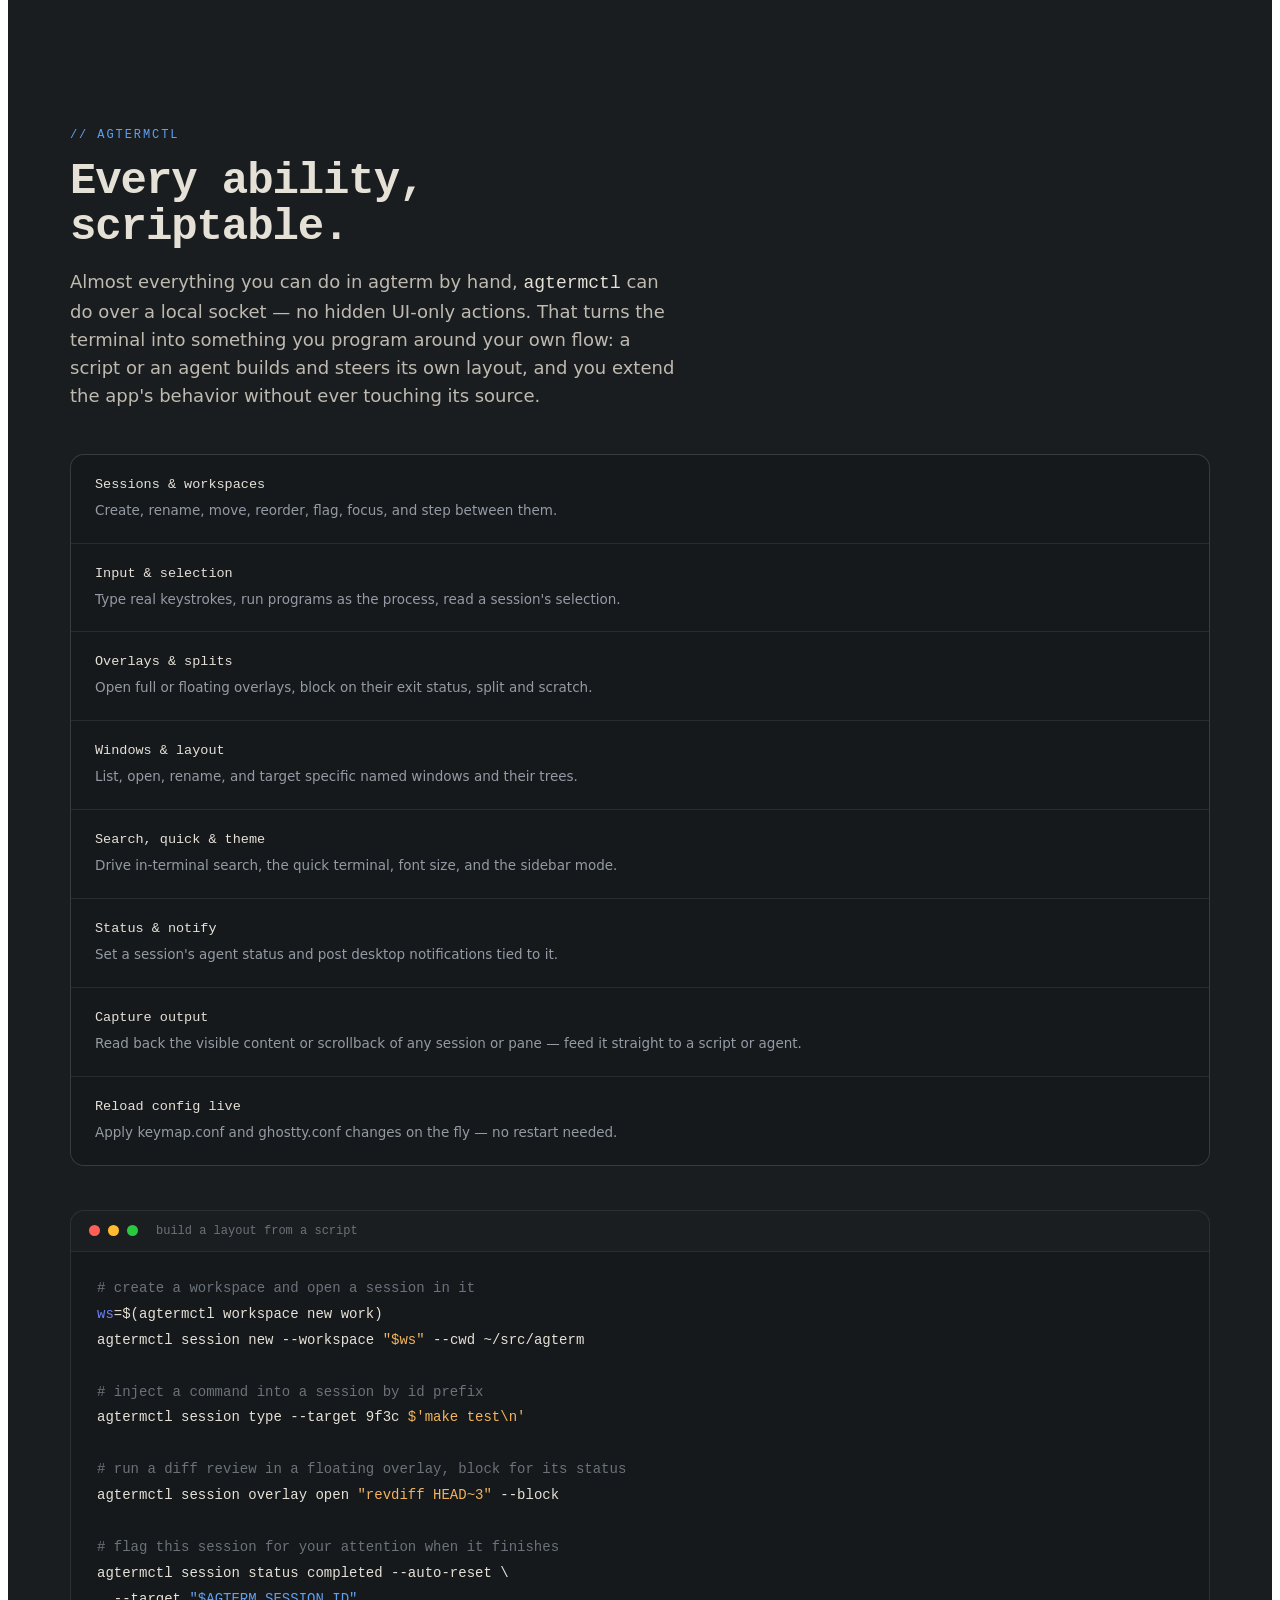
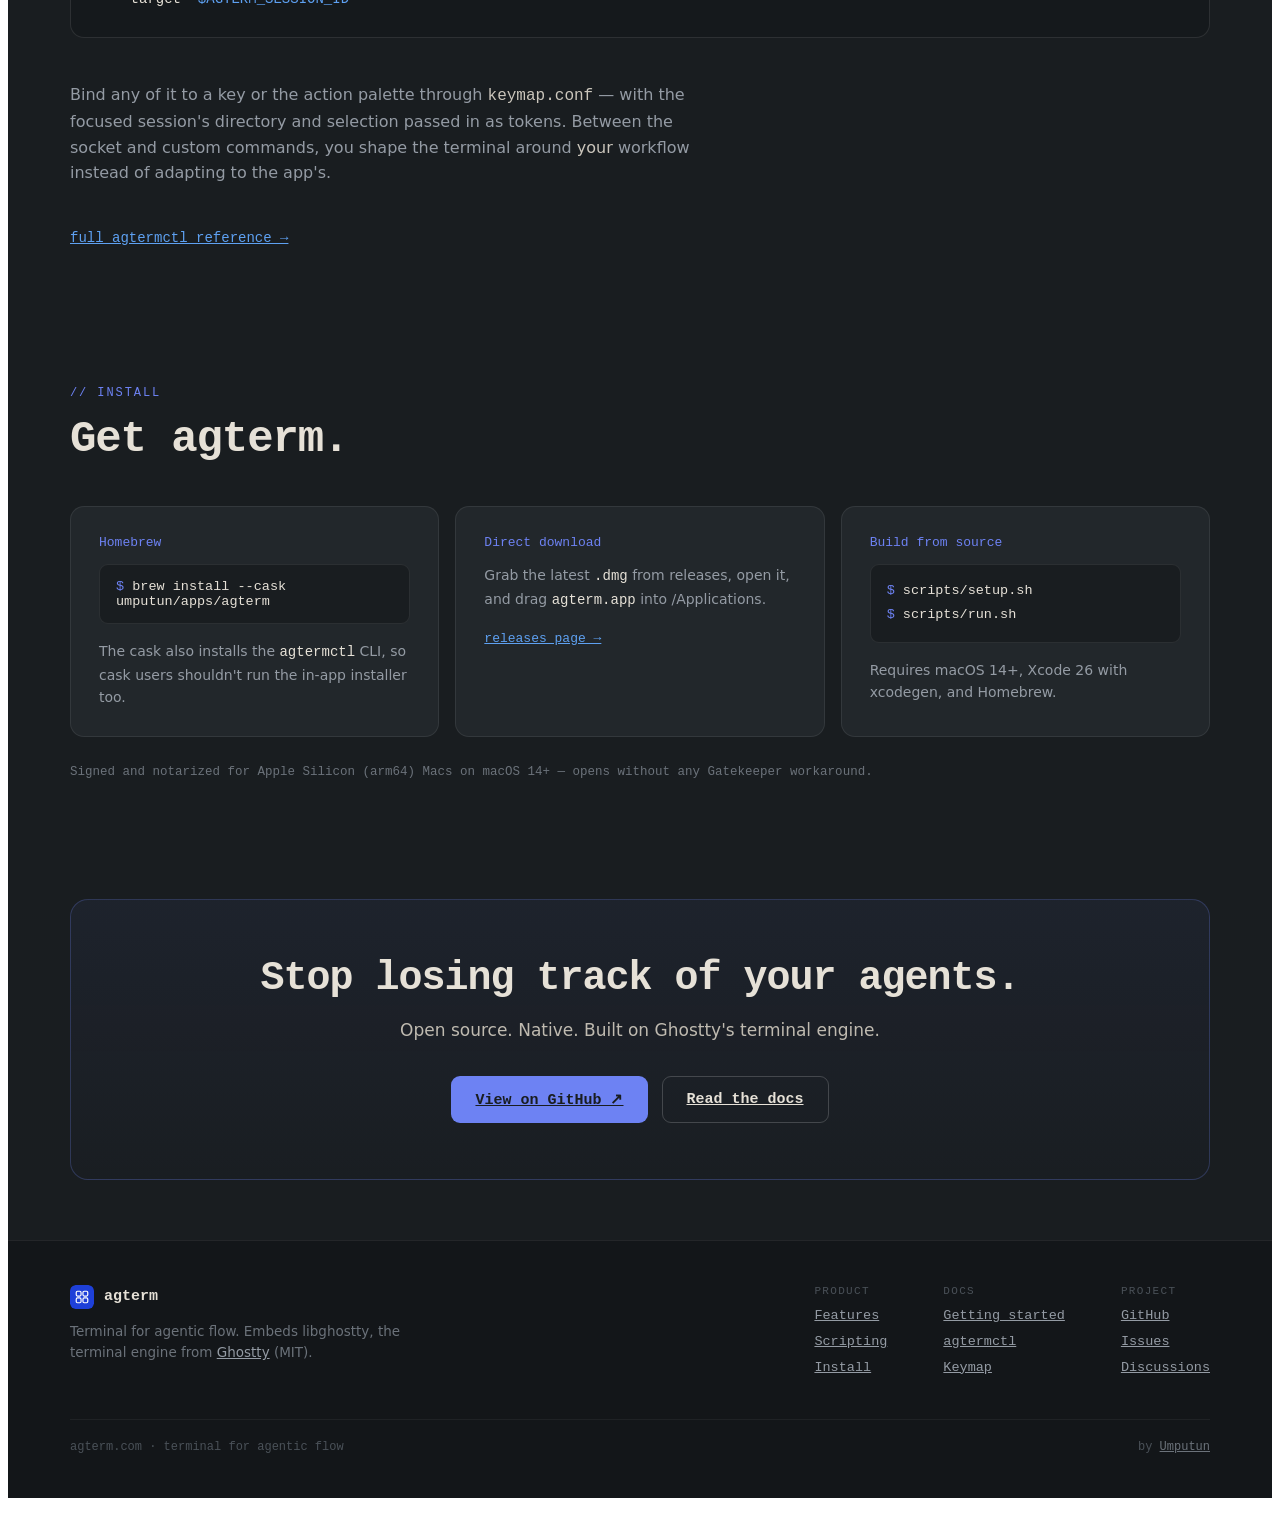
==== commit 5d47b213: "fix: make site navigation responsive on mobile add a mobile dropdown menu, an off-canvas docs conten" ====
--- a/site/index.html
+++ b/site/index.html
@@ -54,7 +54,7 @@
         "author": { "@type": "Person", "name": "Umputun", "url": "https://github.com/umputun" },
         "codeRepository": "https://github.com/umputun/agterm",
         "downloadUrl": "https://github.com/umputun/agterm/releases",
-        "softwareVersion": "0.14.0"
+        "softwareVersion": "0.14.1"
       }
     </script>
     <script type="application/ld+json">
@@ -123,7 +123,7 @@
         font-family: &quot;IBM Plex Sans&quot;, system-ui, sans-serif;
         -webkit-font-smoothing: antialiased;
         min-height: 100vh;
-        overflow-x: hidden;
+        overflow-x: clip;
       "
     >
       <!-- ===== NAV ===== -->
@@ -138,6 +138,7 @@
         "
       >
         <div
+          class="site-nav-bar"
           style="
             max-width: 1140px;
             margin: 0 auto;
@@ -167,6 +168,7 @@
             >
           </a>
           <div
+            class="site-nav-desktop"
             style="
               display: flex;
               align-items: center;
@@ -195,6 +197,17 @@
               >GitHub ↗</a
             >
           </div>
+          <details class="site-nav-mobile">
+            <summary>menu</summary>
+            <nav aria-label="Mobile navigation" onclick="this.parentElement.open=false">
+              <a href="#features">features</a>
+              <a href="#scripting">scripting</a>
+              <a href="#install">install</a>
+              <a href="/docs">docs</a>
+              <a href="/commands">commands</a>
+              <a href="https://github.com/umputun/agterm">GitHub ↗</a>
+            </nav>
+          </details>
         </div>
       </div>
 
